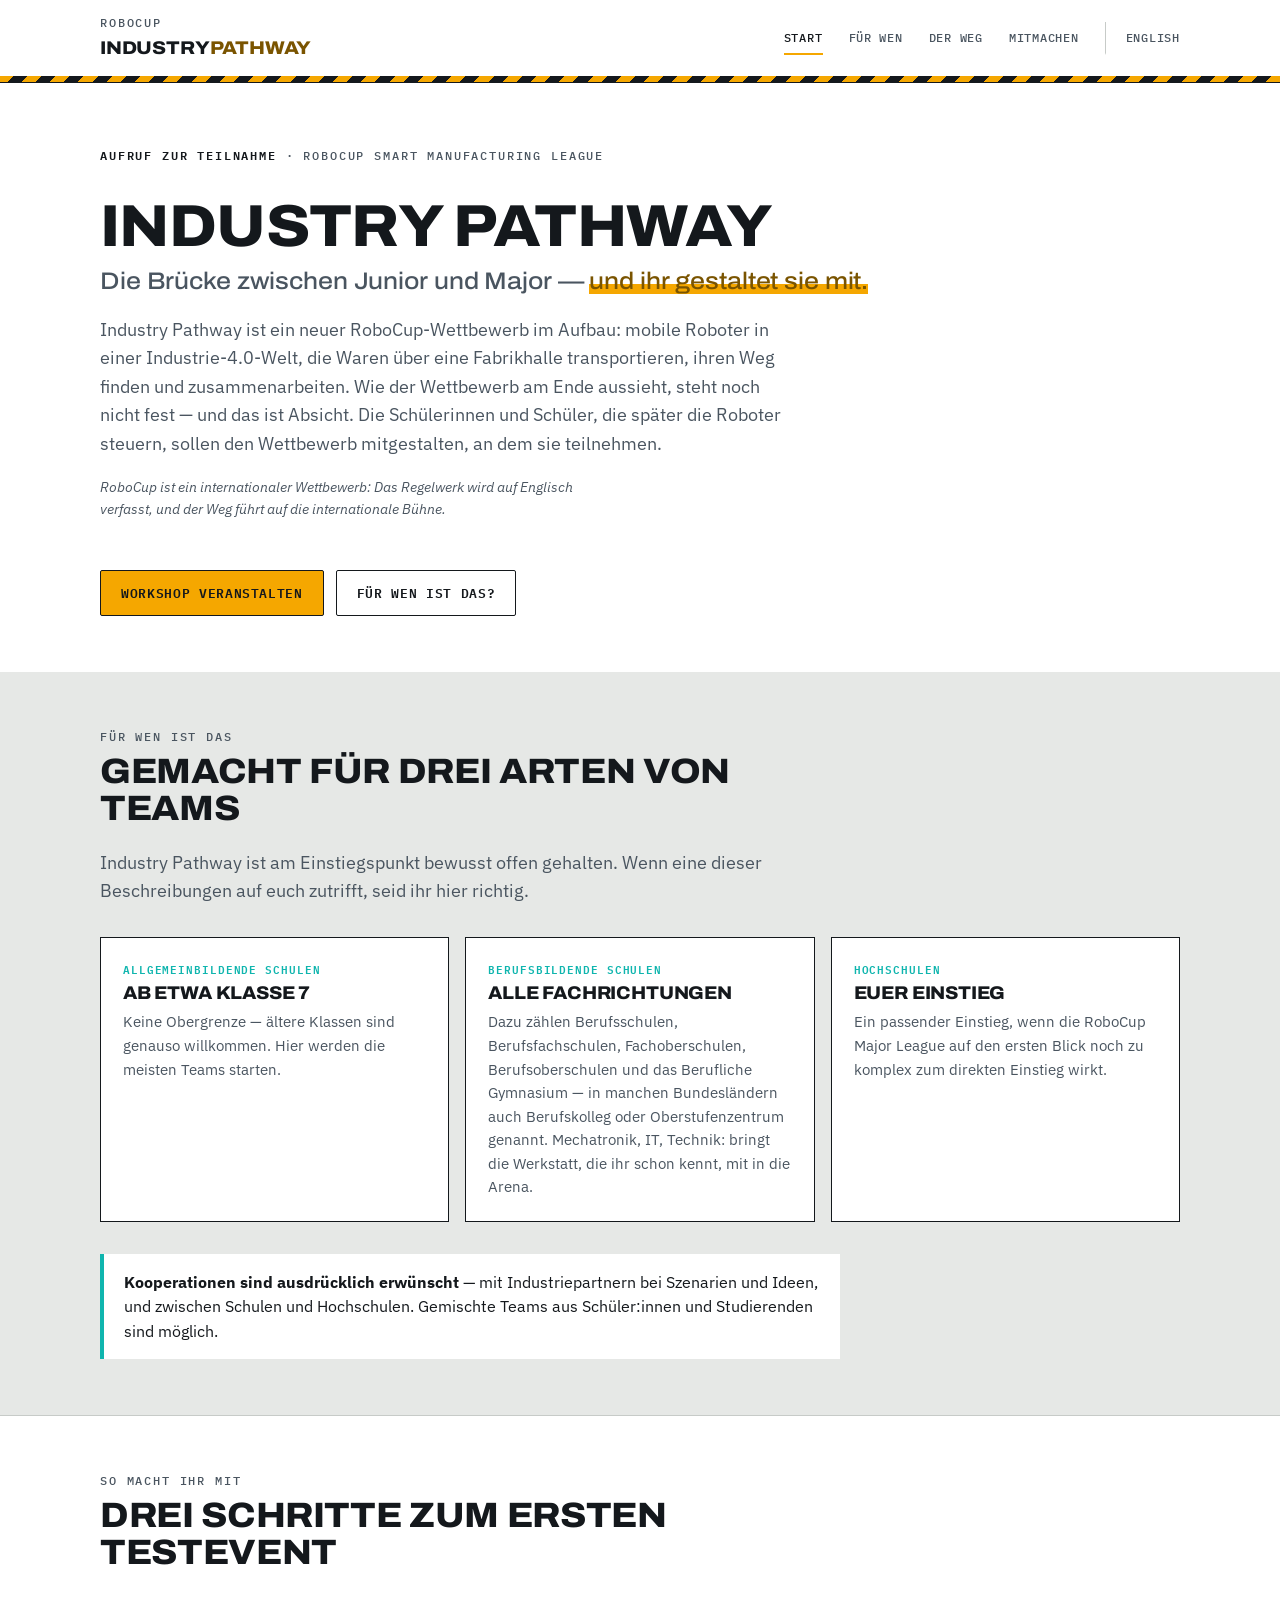
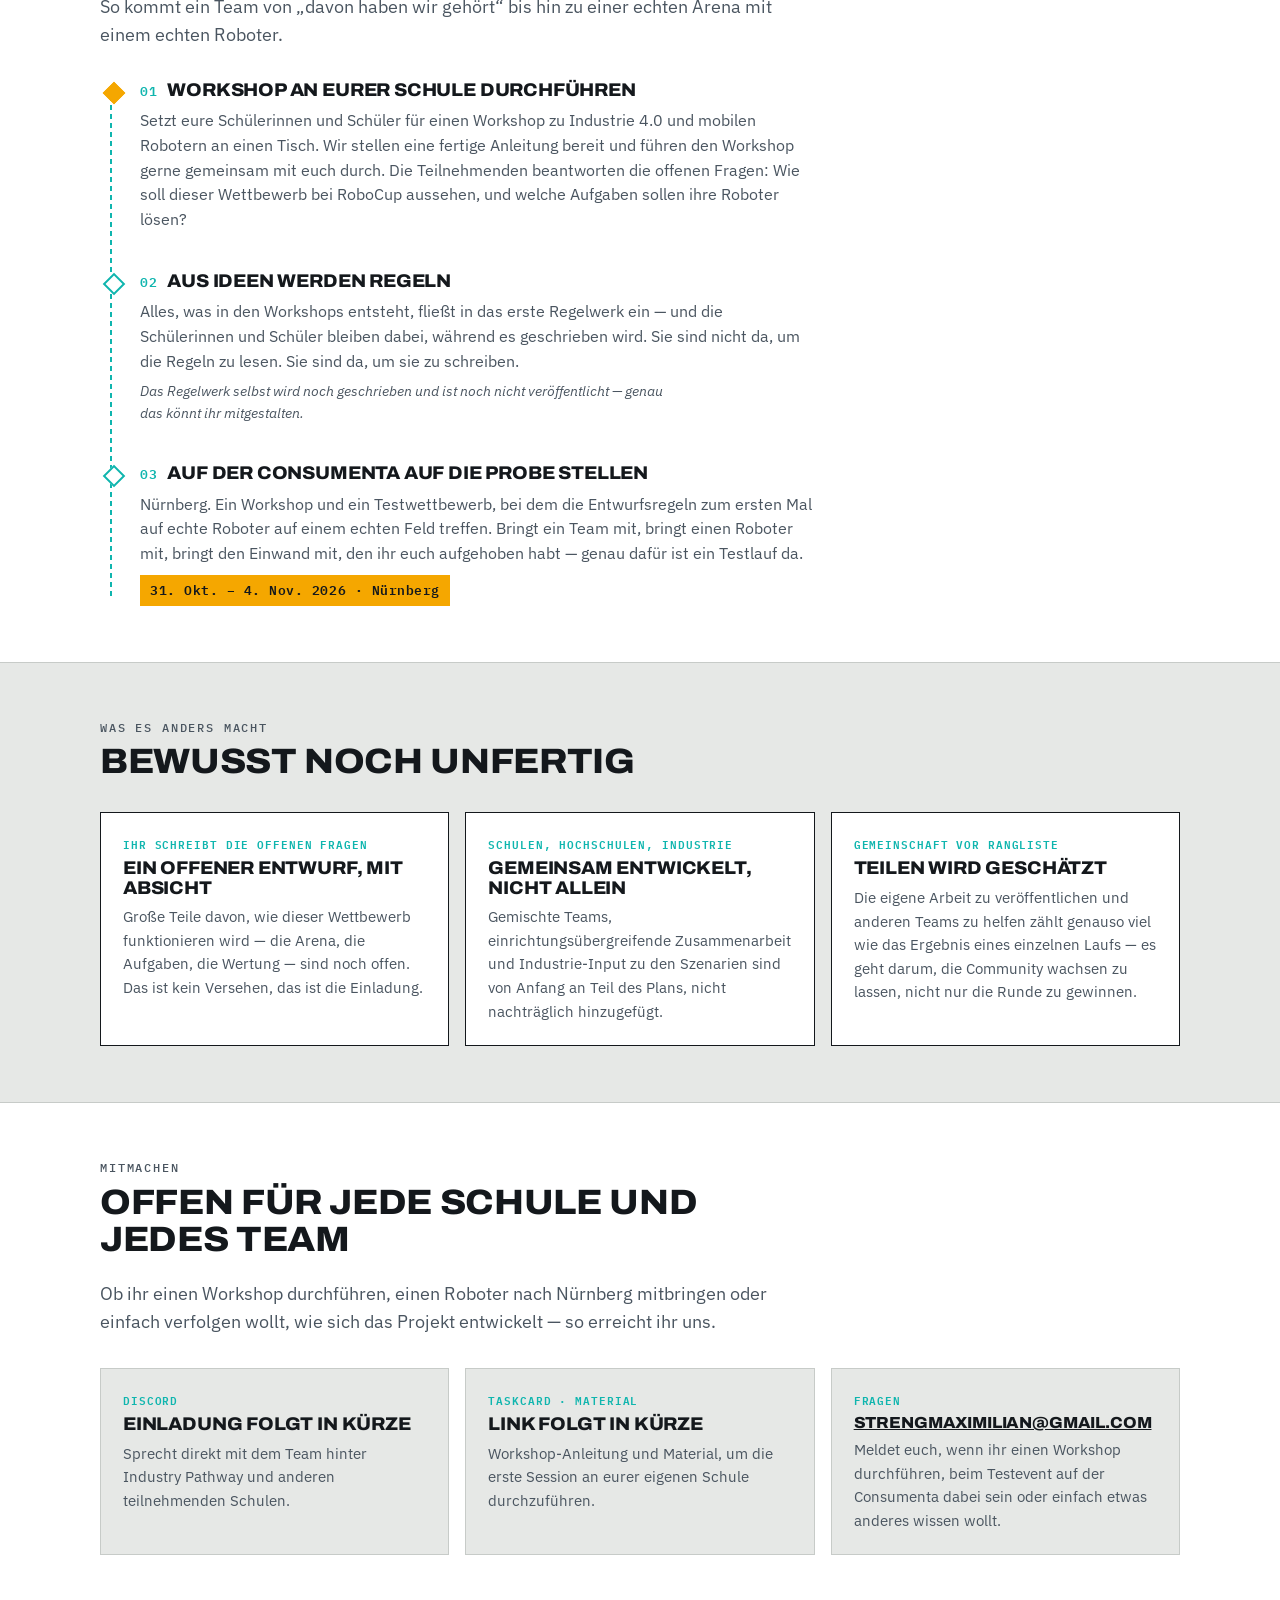
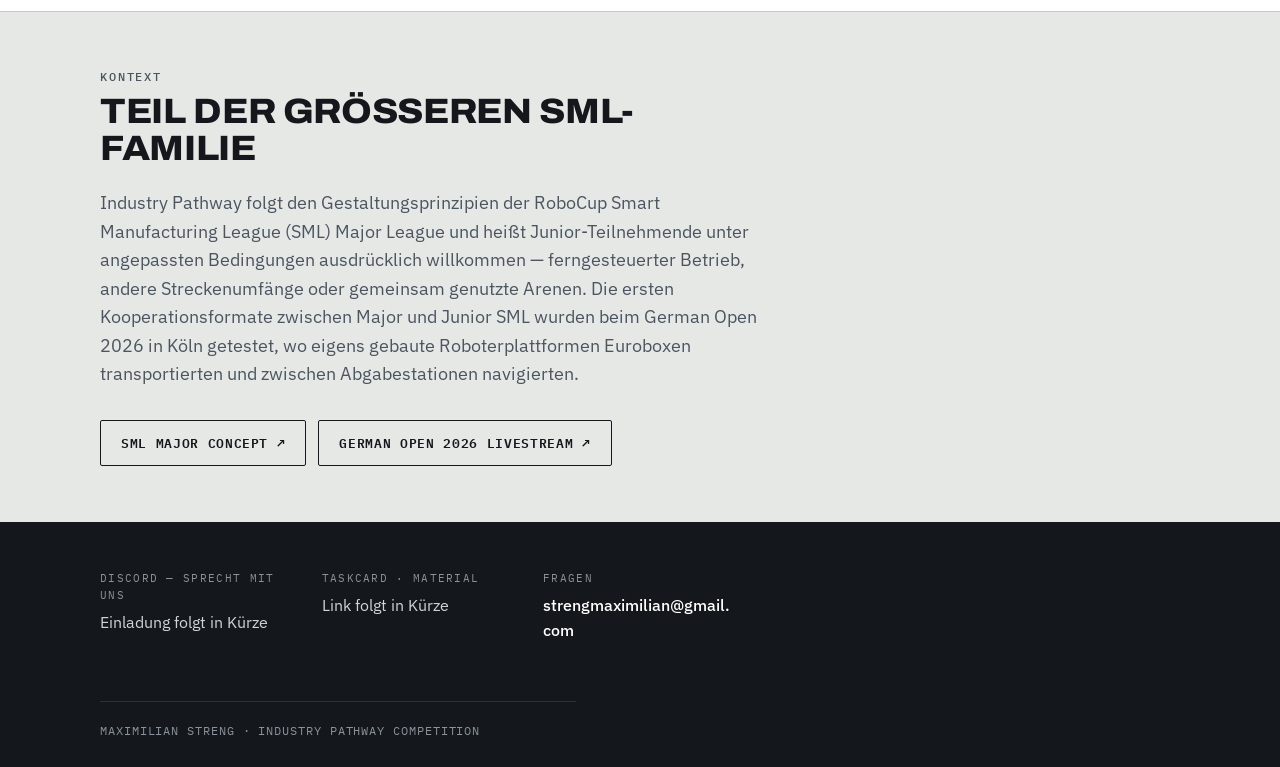
==== index.de.html @ 39ac621d "German Version" ====
<!doctype html>
<html lang="de">
<head>
<meta charset="utf-8">
<meta name="viewport" content="width=device-width, initial-scale=1">
<title>Industry Pathway Competition — RoboCup</title>
<meta name="description" content="Industry Pathway ist ein neuer RoboCup-Wettbewerb, der RoboCupJunior und die Smart Manufacturing League verbindet. Veranstaltet einen Workshop, helft mit, das erste Regelwerk mitzugestalten, und bringt ein Team zum ersten Testevent.">
<link rel="icon" href="data:,">
<link rel="preconnect" href="https://fonts.googleapis.com">
<link rel="preconnect" href="https://fonts.gstatic.com" crossorigin>
<link href="https://fonts.googleapis.com/css2?family=Archivo:ital,wdth,wght@0,75..125,400..900&family=IBM+Plex+Mono:wght@400;500;600&family=IBM+Plex+Sans:wght@400;500;600&display=swap" rel="stylesheet">
<link rel="stylesheet" href="assets/css/style.css">
</head>
<body>

<header class="site-header">
  <div class="nav-row">
    <a class="brand" href="index.de.html">
      <span class="eyebrow">RoboCup</span>
      <span class="mark">Industry<em>Pathway</em></span>
    </a>
    <input type="checkbox" id="nav-toggle" class="nav-toggle">
    <label for="nav-toggle" class="nav-toggle-label" aria-label="Menü umschalten">
      <span></span><span></span><span></span>
    </label>
    <nav class="primary">
      <a href="index.de.html" class="is-active">Start</a>
      <a href="index.de.html#audience">Für wen</a>
      <a href="index.de.html#pathway">Der Weg</a>
      <a href="index.de.html#involved">Mitmachen</a>
      <a href="index.html" class="lang-link">English</a>
    </nav>
  </div>
  <div class="hazard-rule"></div>
</header>

<section class="hero">
  <div class="wrap">
    <span class="eyebrow"><b>Aufruf zur Teilnahme</b> · RoboCup Smart Manufacturing League</span>
    <h1>Industry Pathway<span class="thin">Die Brücke zwischen Junior und Major — <em class="accent">und ihr gestaltet sie mit.</em></span></h1>
    <p class="lede">Industry Pathway ist ein neuer RoboCup-Wettbewerb im Aufbau: mobile Roboter in einer Industrie-4.0-Welt, die Waren über eine Fabrikhalle transportieren, ihren Weg finden und zusammenarbeiten. Wie der Wettbewerb am Ende aussieht, steht noch nicht fest — und das ist Absicht. Die Schülerinnen und Schüler, die später die Roboter steuern, sollen den Wettbewerb mitgestalten, an dem sie teilnehmen.</p>
    <p class="note" style="max-width:60ch">RoboCup ist ein internationaler Wettbewerb: Das Regelwerk wird auf Englisch verfasst, und der Weg führt auf die internationale Bühne.</p>
    <div class="btn-row">
      <a class="btn btn-primary" href="#involved">Workshop veranstalten</a>
      <a class="btn btn-ghost" href="#audience">Für wen ist das?</a>
    </div>
  </div>
</section>

<section class="section" id="audience">
  <div class="wrap">
    <div class="section-head">
      <span class="eyebrow">Für wen ist das</span>
      <h2>Gemacht für drei Arten von Teams</h2>
      <p class="lede">Industry Pathway ist am Einstiegspunkt bewusst offen gehalten. Wenn eine dieser Beschreibungen auf euch zutrifft, seid ihr hier richtig.</p>
    </div>
    <div class="card-grid">
      <div class="card">
        <span class="tag">Allgemeinbildende Schulen</span>
        <h3>Ab etwa Klasse 7</h3>
        <p>Keine Obergrenze — ältere Klassen sind genauso willkommen. Hier werden die meisten Teams starten.</p>
      </div>
      <div class="card">
        <span class="tag">Berufsbildende Schulen</span>
        <h3>Alle Fachrichtungen</h3>
        <p>Dazu zählen Berufsschulen, Berufsfachschulen, Fachoberschulen, Berufsoberschulen und das Berufliche Gymnasium — in manchen Bundesländern auch Berufskolleg oder Oberstufenzentrum genannt. Mechatronik, IT, Technik: bringt die Werkstatt, die ihr schon kennt, mit in die Arena.</p>
      </div>
      <div class="card">
        <span class="tag">Hochschulen</span>
        <h3>Euer Einstieg</h3>
        <p>Ein passender Einstieg, wenn die RoboCup Major League auf den ersten Blick noch zu komplex zum direkten Einstieg wirkt.</p>
      </div>
    </div>
    <div class="callout-quote">
      <p><strong>Kooperationen sind ausdrücklich erwünscht</strong> — mit Industriepartnern bei Szenarien und Ideen, und zwischen Schulen und Hochschulen. Gemischte Teams aus Schüler:innen und Studierenden sind möglich.</p>
    </div>
  </div>
</section>

<section class="section section-alt" id="pathway">
  <div class="wrap">
    <div class="section-head">
      <span class="eyebrow">So macht ihr mit</span>
      <h2>Drei Schritte zum ersten Testevent</h2>
      <p class="lede">So kommt ein Team von „davon haben wir gehört“ bis hin zu einer echten Arena mit einem echten Roboter.</p>
    </div>
    <div class="pathway">
      <div class="station here">
        <h3><span class="step">01</span>Workshop an eurer Schule durchführen</h3>
        <p>Setzt eure Schülerinnen und Schüler für einen Workshop zu Industrie 4.0 und mobilen Robotern an einen Tisch. Wir stellen eine fertige Anleitung bereit und führen den Workshop gerne gemeinsam mit euch durch. Die Teilnehmenden beantworten die offenen Fragen: Wie soll dieser Wettbewerb bei RoboCup aussehen, und welche Aufgaben sollen ihre Roboter lösen?</p>
      </div>
      <div class="station">
        <h3><span class="step">02</span>Aus Ideen werden Regeln</h3>
        <p>Alles, was in den Workshops entsteht, fließt in das erste Regelwerk ein — und die Schülerinnen und Schüler bleiben dabei, während es geschrieben wird. Sie sind nicht da, um die Regeln zu lesen. Sie sind da, um sie zu schreiben.</p>
        <p class="note">Das Regelwerk selbst wird noch geschrieben und ist noch nicht veröffentlicht — genau das könnt ihr mitgestalten.</p>
      </div>
      <div class="station">
        <h3><span class="step">03</span>Auf der Consumenta auf die Probe stellen</h3>
        <p>Nürnberg. Ein Workshop und ein Testwettbewerb, bei dem die Entwurfsregeln zum ersten Mal auf echte Roboter auf einem echten Feld treffen. Bringt ein Team mit, bringt einen Roboter mit, bringt den Einwand mit, den ihr euch aufgehoben habt — genau dafür ist ein Testlauf da.</p>
        <span class="when">31. Okt. – 4. Nov. 2026 · Nürnberg</span>
      </div>
    </div>
  </div>
</section>

<section class="section" id="why">
  <div class="wrap">
    <div class="section-head">
      <span class="eyebrow">Was es anders macht</span>
      <h2>Bewusst noch unfertig</h2>
    </div>
    <div class="card-grid">
      <div class="card">
        <span class="tag">Ihr schreibt die offenen Fragen</span>
        <h3>Ein offener Entwurf, mit Absicht</h3>
        <p>Große Teile davon, wie dieser Wettbewerb funktionieren wird — die Arena, die Aufgaben, die Wertung — sind noch offen. Das ist kein Versehen, das ist die Einladung.</p>
      </div>
      <div class="card">
        <span class="tag">Schulen, Hochschulen, Industrie</span>
        <h3>Gemeinsam entwickelt, nicht allein</h3>
        <p>Gemischte Teams, einrichtungsübergreifende Zusammenarbeit und Industrie-Input zu den Szenarien sind von Anfang an Teil des Plans, nicht nachträglich hinzugefügt.</p>
      </div>
      <div class="card">
        <span class="tag">Gemeinschaft vor Rangliste</span>
        <h3>Teilen wird geschätzt</h3>
        <p>Die eigene Arbeit zu veröffentlichen und anderen Teams zu helfen zählt genauso viel wie das Ergebnis eines einzelnen Laufs — es geht darum, die Community wachsen zu lassen, nicht nur die Runde zu gewinnen.</p>
      </div>
    </div>
  </div>
</section>

<section class="section section-alt" id="involved">
  <div class="wrap">
    <div class="section-head">
      <span class="eyebrow">Mitmachen</span>
      <h2>Offen für jede Schule und jedes Team</h2>
      <p class="lede">Ob ihr einen Workshop durchführen, einen Roboter nach Nürnberg mitbringen oder einfach verfolgen wollt, wie sich das Projekt entwickelt — so erreicht ihr uns.</p>
    </div>
    <div class="card-grid">
      <div class="card on-concrete">
        <span class="tag">Discord</span>
        <h3>Einladung folgt in Kürze</h3>
        <p>Sprecht direkt mit dem Team hinter Industry Pathway und anderen teilnehmenden Schulen.</p>
      </div>
      <div class="card on-concrete">
        <span class="tag">Taskcard · Material</span>
        <h3>Link folgt in Kürze</h3>
        <p>Workshop-Anleitung und Material, um die erste Session an eurer eigenen Schule durchzuführen.</p>
      </div>
      <div class="card on-concrete">
        <span class="tag">Fragen</span>
        <h3 class="email-line"><a href="mailto:strengmaximilian@gmail.com">strengmaximilian@gmail.com</a></h3>
        <p>Meldet euch, wenn ihr einen Workshop durchführen, beim Testevent auf der Consumenta dabei sein oder einfach etwas anderes wissen wollt.</p>
      </div>
    </div>
  </div>
</section>

<section class="section">
  <div class="wrap">
    <div class="section-head">
      <span class="eyebrow">Kontext</span>
      <h2>Teil der größeren SML-Familie</h2>
      <p class="lede">Industry Pathway folgt den Gestaltungsprinzipien der RoboCup Smart Manufacturing League (SML) Major League und heißt Junior-Teilnehmende unter angepassten Bedingungen ausdrücklich willkommen — ferngesteuerter Betrieb, andere Streckenumfänge oder gemeinsam genutzte Arenen. Die ersten Kooperationsformate zwischen Major und Junior SML wurden beim German Open 2026 in Köln getestet, wo eigens gebaute Roboterplattformen Euroboxen transportierten und zwischen Abgabestationen navigierten.</p>
    </div>
    <div class="btn-row">
      <a class="btn btn-ghost" href="https://github.com/robocup-at-work/sml-embodied-autonomous-intelligence/tree/main" target="_blank" rel="noopener">SML Major Concept ↗</a>
      <a class="btn btn-ghost" href="https://www.youtube.com/live/LqsHzzSVwH0?si=-iHAKcdHDy6YTJZ_&amp;t=19500" target="_blank" rel="noopener">German Open 2026 Livestream ↗</a>
    </div>
  </div>
</section>

<footer class="site-footer">
  <div class="wrap">
    <dl>
      <dt>Discord — sprecht mit uns</dt>
      <dd><span>Einladung folgt in Kürze</span></dd>
    </dl>
    <dl>
      <dt>Taskcard · Material</dt>
      <dd><span>Link folgt in Kürze</span></dd>
    </dl>
    <dl>
      <dt>Fragen</dt>
      <dd><a href="mailto:strengmaximilian@gmail.com">strengmaximilian@gmail.com</a></dd>
    </dl>
    <p class="sign">Maximilian Streng · Industry Pathway Competition</p>
  </div>
</footer>

</body>
</html>
---- assets/css/style.css ----
/* ==========================================================================
   Industry Pathway Competition — shared site styles
   Visual language carried over from the "Call for Participation" one-pager:
   hazard-stripe accents, Archivo/IBM Plex type, amber + teal on concrete.
   ========================================================================== */

:root {
  --ink: #14181c;
  --ink-soft: #4a5560;
  --concrete: #e6e8e6;
  --panel: #ffffff;
  --amber: #f5a700;
  --amber-ink: #7a5400;
  --guide: #0fb5ae;
  --rule: #c7cbc8;

  --tbd-head: #b45f06;
  --tbd-bg: #fff6ea;
  --tbd-border: #e3a34d;

  --important-head: #b3261e;
  --important-bg: #fdecec;
  --important-border: #e58a85;

  --max: 1120px;
  --radius: 2px;
}

* {
  box-sizing: border-box;
  margin: 0;
  padding: 0;
}

html {
  scroll-behavior: smooth;
}

body {
  background: var(--concrete);
  color: var(--ink);
  font-family: "IBM Plex Sans", -apple-system, "Segoe UI", sans-serif;
  font-size: 16px;
  line-height: 1.55;
  -webkit-font-smoothing: antialiased;
}

img {
  max-width: 100%;
  display: block;
}

a {
  color: inherit;
}

.wrap {
  max-width: var(--max);
  margin: 0 auto;
  padding: 0 20px;
}

.eyebrow {
  font-family: "IBM Plex Mono", monospace;
  font-size: 0.72rem;
  font-weight: 500;
  letter-spacing: 0.16em;
  text-transform: uppercase;
  color: var(--ink-soft);
}

.eyebrow b,
.eyebrow strong {
  color: var(--ink);
  font-weight: 600;
}

h1,
h2,
h3,
h4 {
  font-family: "Archivo", Impact, sans-serif;
  font-variation-settings: "wdth" 108;
  font-weight: 800;
  letter-spacing: -0.01em;
  line-height: 1.05;
  text-transform: uppercase;
  color: var(--ink);
}

h1 {
  font-size: clamp(2.4rem, 5vw, 3.7rem);
}

h2 {
  font-size: clamp(1.6rem, 3vw, 2.2rem);
  margin-bottom: 0.6em;
}

h3 {
  font-size: 1.15rem;
  font-variation-settings: "wdth" 105;
  margin-bottom: 0.4em;
}

h4 {
  font-size: 0.95rem;
  text-transform: none;
  font-weight: 700;
  letter-spacing: 0;
  margin-bottom: 0.3em;
}

p {
  max-width: 68ch;
}

.lede {
  font-size: 1.15rem;
  color: var(--ink-soft);
  max-width: 62ch;
}

em.accent {
  font-style: normal;
  color: var(--amber-ink);
  background: linear-gradient(transparent 62%, var(--amber) 62%);
}

/* ---------- hazard stripe rule ---------- */
.hazard-rule {
  height: 6px;
  background-image: repeating-linear-gradient(
    -45deg,
    var(--amber) 0 10px,
    var(--ink) 10px 20px
  );
}

/* ---------- header / nav ---------- */
.site-header {
  position: sticky;
  top: 0;
  z-index: 50;
  background: var(--panel);
  border-bottom: 1.5px solid var(--ink);
}

.nav-row {
  display: flex;
  align-items: center;
  justify-content: space-between;
  padding: 14px 20px;
  max-width: var(--max);
  margin: 0 auto;
}

.brand {
  display: flex;
  flex-direction: column;
  gap: 2px;
  text-decoration: none;
}

.brand .mark {
  font-family: "Archivo", sans-serif;
  font-variation-settings: "wdth" 110;
  font-weight: 800;
  font-size: 1.15rem;
  text-transform: uppercase;
  letter-spacing: -0.01em;
}

.brand .mark em {
  font-style: normal;
  color: var(--amber-ink);
}

nav.primary {
  display: flex;
  align-items: center;
  gap: 26px;
}

nav.primary a {
  font-family: "IBM Plex Mono", monospace;
  font-size: 0.78rem;
  font-weight: 500;
  letter-spacing: 0.06em;
  text-transform: uppercase;
  text-decoration: none;
  color: var(--ink-soft);
  padding: 6px 0;
  border-bottom: 2px solid transparent;
  transition: color 0.15s, border-color 0.15s;
}

nav.primary a:hover,
nav.primary a.is-active {
  color: var(--ink);
  border-color: var(--amber);
}

nav.primary a.lang-link {
  padding-left: 20px;
  border-left: 1.5px solid var(--rule);
}

.nav-toggle {
  display: none;
}

.nav-toggle-label {
  display: none;
  cursor: pointer;
  flex-direction: column;
  gap: 4px;
  padding: 6px;
}

.nav-toggle-label span {
  width: 22px;
  height: 2px;
  background: var(--ink);
  display: block;
}

/* ---------- buttons ---------- */
.btn {
  display: inline-flex;
  align-items: center;
  gap: 8px;
  font-family: "IBM Plex Mono", monospace;
  font-size: 0.82rem;
  font-weight: 600;
  letter-spacing: 0.05em;
  text-transform: uppercase;
  text-decoration: none;
  padding: 12px 20px;
  border: 1.5px solid var(--ink);
  border-radius: var(--radius);
  transition: transform 0.12s ease, background 0.15s ease;
}

.btn:hover {
  transform: translateY(-1px);
}

.btn-primary {
  background: var(--amber);
  color: var(--ink);
}

.btn-primary:hover {
  background: #ffb827;
}

.btn-ghost {
  background: transparent;
  color: var(--ink);
}

.btn-ghost:hover {
  background: var(--ink);
  color: var(--panel);
}

.btn-row {
  display: flex;
  flex-wrap: wrap;
  gap: 12px;
  margin-top: 1.8em;
}

/* ---------- hero ---------- */
.hero {
  background: var(--panel);
  padding: 64px 0 56px;
}

.hero .wrap {
  display: grid;
  gap: 20px;
}

.hero h1 {
  margin-top: 10px;
}

.hero h1 .thin {
  display: block;
  font-variation-settings: "wdth" 110;
  font-weight: 500;
  color: var(--ink-soft);
  text-transform: none;
  font-size: clamp(1.1rem, 2.3vw, 1.5rem);
  margin-top: 0.5em;
  letter-spacing: -0.005em;
}

/* ---------- sections ---------- */
.section {
  padding: 56px 0;
}

.section-alt {
  background: var(--panel);
  border-top: 1.5px solid var(--rule);
  border-bottom: 1.5px solid var(--rule);
}

.section-head {
  max-width: 68ch;
  margin-bottom: 2em;
}

.section-head .eyebrow {
  margin-bottom: 0.6em;
  display: block;
}

/* ---------- cards ---------- */
.card-grid {
  display: grid;
  grid-template-columns: repeat(auto-fit, minmax(230px, 1fr));
  gap: 16px;
}

.card {
  background: var(--panel);
  border: 1.5px solid var(--ink);
  padding: 22px;
  position: relative;
}

.card .tag {
  font-family: "IBM Plex Mono", monospace;
  font-size: 0.7rem;
  letter-spacing: 0.08em;
  text-transform: uppercase;
  color: var(--guide);
  font-weight: 600;
  display: block;
  margin-bottom: 0.6em;
}

.card p {
  color: var(--ink-soft);
  font-size: 0.95rem;
}

.card.on-concrete {
  background: var(--concrete);
  border-color: var(--rule);
}

.email-line {
  overflow-wrap: anywhere;
  font-size: 1rem;
}

/* ---------- quote-style callout (e.g. cooperation note) ---------- */
.callout-quote {
  border-left: 4px solid var(--guide);
  background: var(--panel);
  padding: 16px 20px;
  margin-top: 2em;
  max-width: 74ch;
}

.callout-quote p {
  color: var(--ink);
  font-size: 0.98rem;
  max-width: none;
}

/* ---------- pathway timeline ---------- */
.pathway {
  position: relative;
  padding-left: 40px;
}

.pathway::before {
  content: "";
  position: absolute;
  left: 10px;
  top: 6px;
  bottom: 6px;
  width: 2px;
  background-image: linear-gradient(var(--guide) 55%, transparent 0);
  background-size: 2px 9px;
  background-repeat: repeat-y;
}

.station {
  position: relative;
  padding-bottom: 40px;
}

.station:last-child {
  padding-bottom: 0;
}

.station::before {
  content: "";
  position: absolute;
  left: -34px;
  top: 4px;
  width: 12px;
  height: 12px;
  background: var(--panel);
  border: 2.5px solid var(--guide);
  transform: rotate(45deg);
}

.station.here::before {
  background: var(--amber);
  border-color: var(--amber);
}

.station .step {
  font-family: "IBM Plex Mono", monospace;
  font-size: 0.82rem;
  font-weight: 600;
  color: var(--guide);
  letter-spacing: 0.05em;
  margin-right: 10px;
}

.station p {
  margin-top: 0.5em;
  color: var(--ink-soft);
}

.when {
  display: inline-block;
  margin-top: 0.7em;
  background: var(--amber);
  color: var(--ink);
  font-family: "IBM Plex Mono", monospace;
  font-size: 0.82rem;
  font-weight: 600;
  letter-spacing: 0.04em;
  padding: 5px 10px;
}

/* ---------- tables ---------- */
.table-wrap {
  overflow-x: auto;
  border: 1.5px solid var(--ink);
  background: var(--panel);
}

table {
  border-collapse: collapse;
  width: 100%;
  min-width: 460px;
  font-size: 0.92rem;
}

caption {
  caption-side: top;
  text-align: left;
  font-family: "IBM Plex Mono", monospace;
  font-size: 0.72rem;
  letter-spacing: 0.1em;
  text-transform: uppercase;
  color: var(--ink-soft);
  padding: 10px 14px 0;
}

th,
td {
  text-align: left;
  padding: 10px 14px;
  border-bottom: 1px solid var(--rule);
  vertical-align: top;
}

thead th {
  font-family: "IBM Plex Mono", monospace;
  font-size: 0.72rem;
  letter-spacing: 0.08em;
  text-transform: uppercase;
  color: var(--ink-soft);
  border-bottom: 1.5px solid var(--ink);
}

tbody tr:last-child td {
  border-bottom: none;
}

td.num,
th.num {
  text-align: right;
  font-family: "IBM Plex Mono", monospace;
  white-space: nowrap;
}

/* ---------- callouts ---------- */
.callout {
  border: 1.5px solid var(--tbd-border);
  background: var(--tbd-bg);
  margin: 1.4em 0;
}

.callout .callout-head {
  background: var(--tbd-head);
  color: #fff;
  font-family: "IBM Plex Mono", monospace;
  font-size: 0.72rem;
  letter-spacing: 0.1em;
  text-transform: uppercase;
  padding: 6px 14px;
}

.callout .callout-body {
  padding: 12px 14px;
  font-size: 0.94rem;
  color: var(--ink);
}

.callout.important {
  border-color: var(--important-border);
  background: var(--important-bg);
}

.callout.important .callout-head {
  background: var(--important-head);
}

/* ---------- glossary ---------- */
.glossary dt {
  font-weight: 700;
  margin-top: 1.1em;
  color: var(--ink);
}

.glossary dd {
  color: var(--ink-soft);
  max-width: 68ch;
}

/* ---------- rulebook layout ---------- */
.rulebook-shell {
  display: grid;
  grid-template-columns: 220px 1fr;
  gap: 36px;
  align-items: start;
}

.toc {
  position: sticky;
  top: 88px;
  border-left: 2px solid var(--rule);
  padding-left: 16px;
}

.toc .eyebrow {
  margin-bottom: 0.8em;
}

.toc ol {
  list-style: none;
  display: flex;
  flex-direction: column;
  gap: 6px;
}

.toc a {
  text-decoration: none;
  font-size: 0.86rem;
  color: var(--ink-soft);
  display: block;
}

.toc a:hover {
  color: var(--ink);
}

.rulebook-content section {
  padding-top: 46px;
  margin-top: -46px;
  border-bottom: 1.5px solid var(--rule);
  padding-bottom: 40px;
  margin-bottom: 8px;
}

.rulebook-content section:last-child {
  border-bottom: none;
}

.rulebook-content h2 {
  font-family: "IBM Plex Mono", monospace;
  font-size: 0.85rem;
  letter-spacing: 0.06em;
  color: var(--ink-soft);
  text-transform: uppercase;
  font-weight: 600;
  margin-bottom: 0.4em;
}

.rulebook-content h1.title {
  font-size: clamp(1.8rem, 4vw, 2.6rem);
}

.rulebook-content ul,
.rulebook-content ol.plain {
  margin: 0.8em 0 0.8em 1.3em;
  color: var(--ink-soft);
}

.rulebook-content li {
  margin-bottom: 0.4em;
}

.rulebook-content p {
  color: var(--ink-soft);
  margin-bottom: 0.9em;
}

.version-tag {
  display: inline-block;
  font-family: "IBM Plex Mono", monospace;
  font-size: 0.78rem;
  color: var(--ink-soft);
  border: 1px solid var(--rule);
  padding: 4px 10px;
  margin-top: 0.6em;
}

/* ---------- footer ---------- */
.site-footer {
  background: var(--ink);
  color: #cfd4d8;
  padding: 48px 0 28px;
}

.site-footer .wrap {
  display: grid;
  grid-template-columns: repeat(auto-fit, minmax(180px, 1fr));
  gap: 28px;
}

.site-footer dt {
  font-family: "IBM Plex Mono", monospace;
  font-size: 0.68rem;
  letter-spacing: 0.12em;
  text-transform: uppercase;
  color: #8a929a;
  margin-bottom: 6px;
}

.site-footer dd a {
  color: #fff;
  text-decoration: none;
  font-weight: 500;
  overflow-wrap: anywhere;
}

.site-footer dd a:hover {
  color: var(--amber);
}

.site-footer .sign {
  margin-top: 30px;
  padding-top: 20px;
  border-top: 1px solid #2a3138;
  font-family: "IBM Plex Mono", monospace;
  font-size: 0.72rem;
  letter-spacing: 0.08em;
  text-transform: uppercase;
  color: #8a929a;
  grid-column: 1 / -1;
}

/* ---------- misc ---------- */
.divider {
  height: 1.5px;
  background: var(--rule);
  margin: 2.4em 0;
}

.text-muted {
  color: var(--ink-soft);
}

.note {
  font-size: 0.88rem;
  color: var(--ink-soft);
  font-style: italic;
}

@media (max-width: 860px) {
  .rulebook-shell {
    grid-template-columns: 1fr;
  }

  .toc {
    position: static;
    border-left: none;
    border-top: 2px solid var(--rule);
    padding-left: 0;
    padding-top: 16px;
  }

  .toc ol {
    flex-direction: row;
    flex-wrap: wrap;
    gap: 4px 14px;
  }
}

@media (max-width: 720px) {
  nav.primary {
    position: absolute;
    top: 100%;
    left: 0;
    right: 0;
    background: var(--panel);
    border-bottom: 1.5px solid var(--ink);
    flex-direction: column;
    align-items: flex-start;
    gap: 0;
    padding: 8px 20px 16px;
    display: none;
  }

  nav.primary a {
    width: 100%;
    padding: 10px 0;
  }

  .nav-toggle:checked ~ nav.primary {
    display: flex;
  }

  nav.primary a.lang-link {
    padding-left: 0;
    border-left: none;
    border-top: 1.5px solid var(--rule);
    margin-top: 4px;
    padding-top: 14px;
  }

  .nav-toggle-label {
    display: flex;
  }

  .site-header {
    position: relative;
  }

  .hero {
    padding: 44px 0 40px;
  }
}
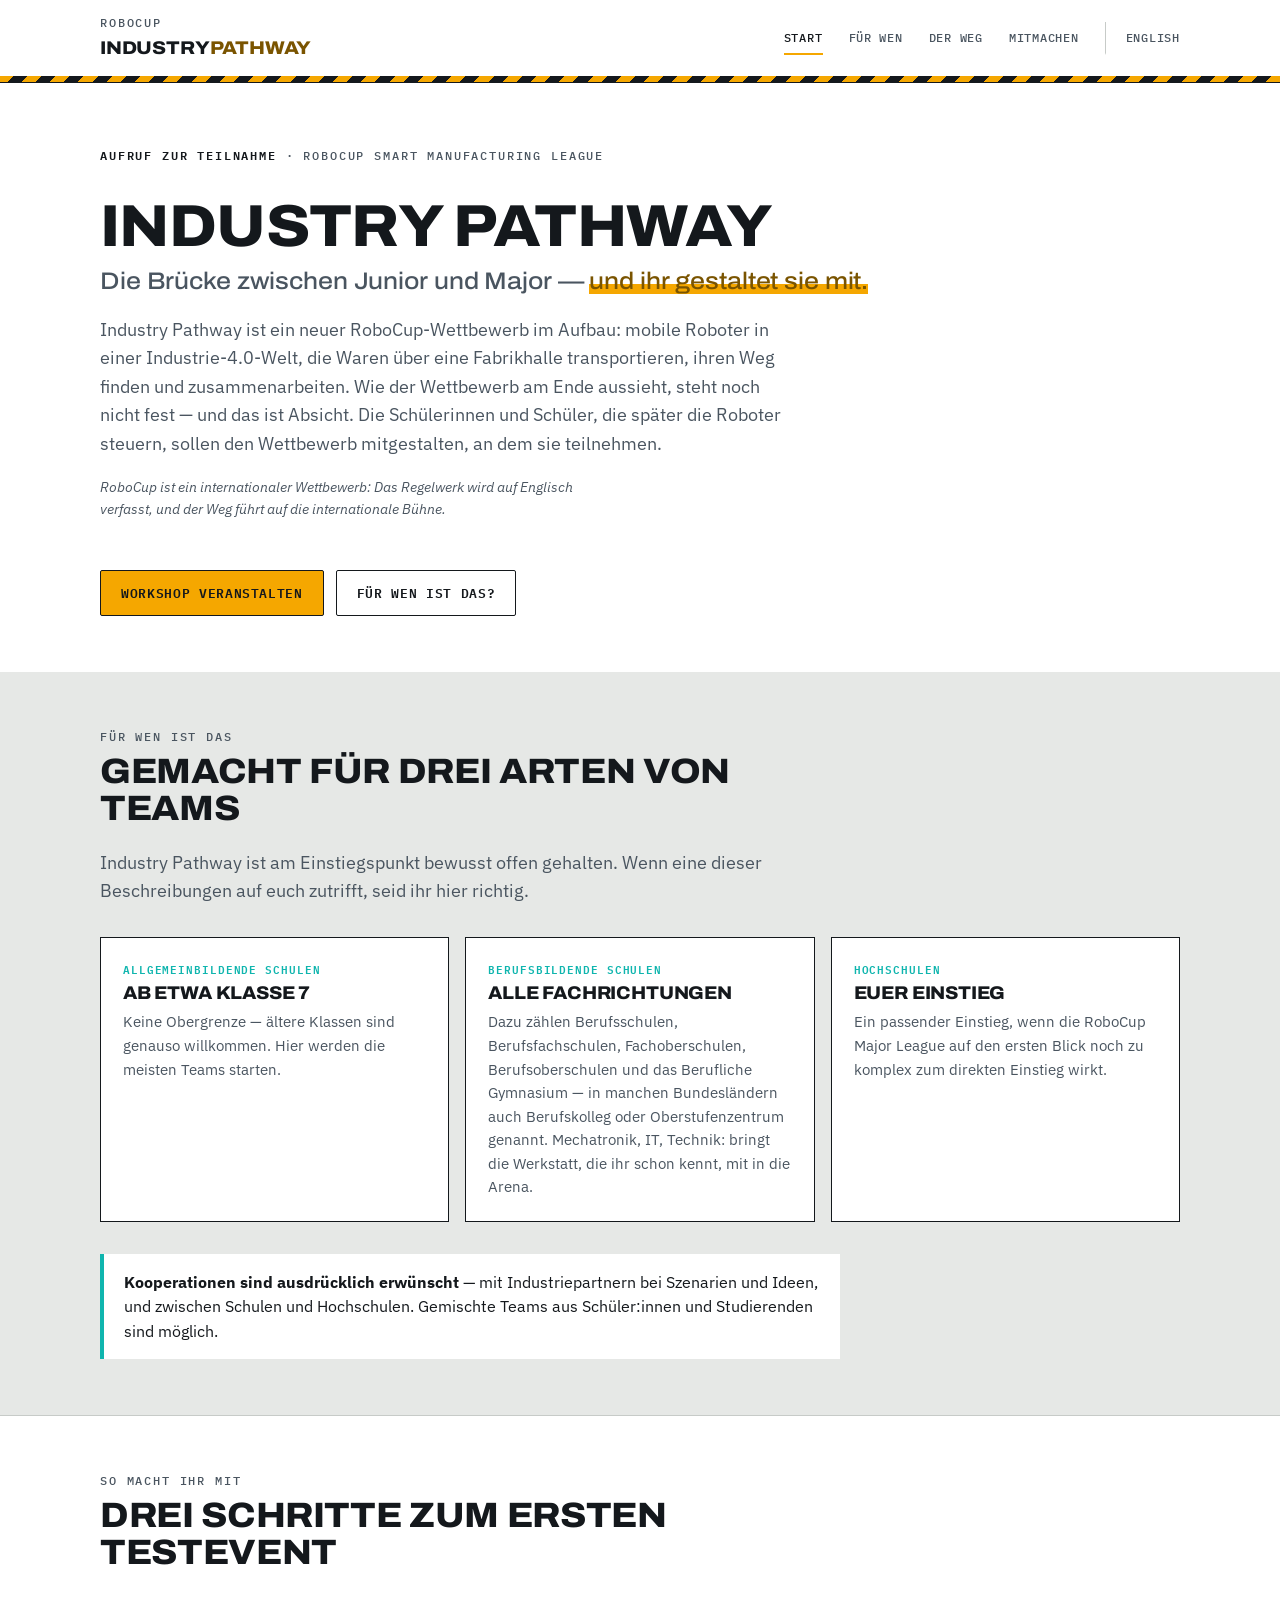
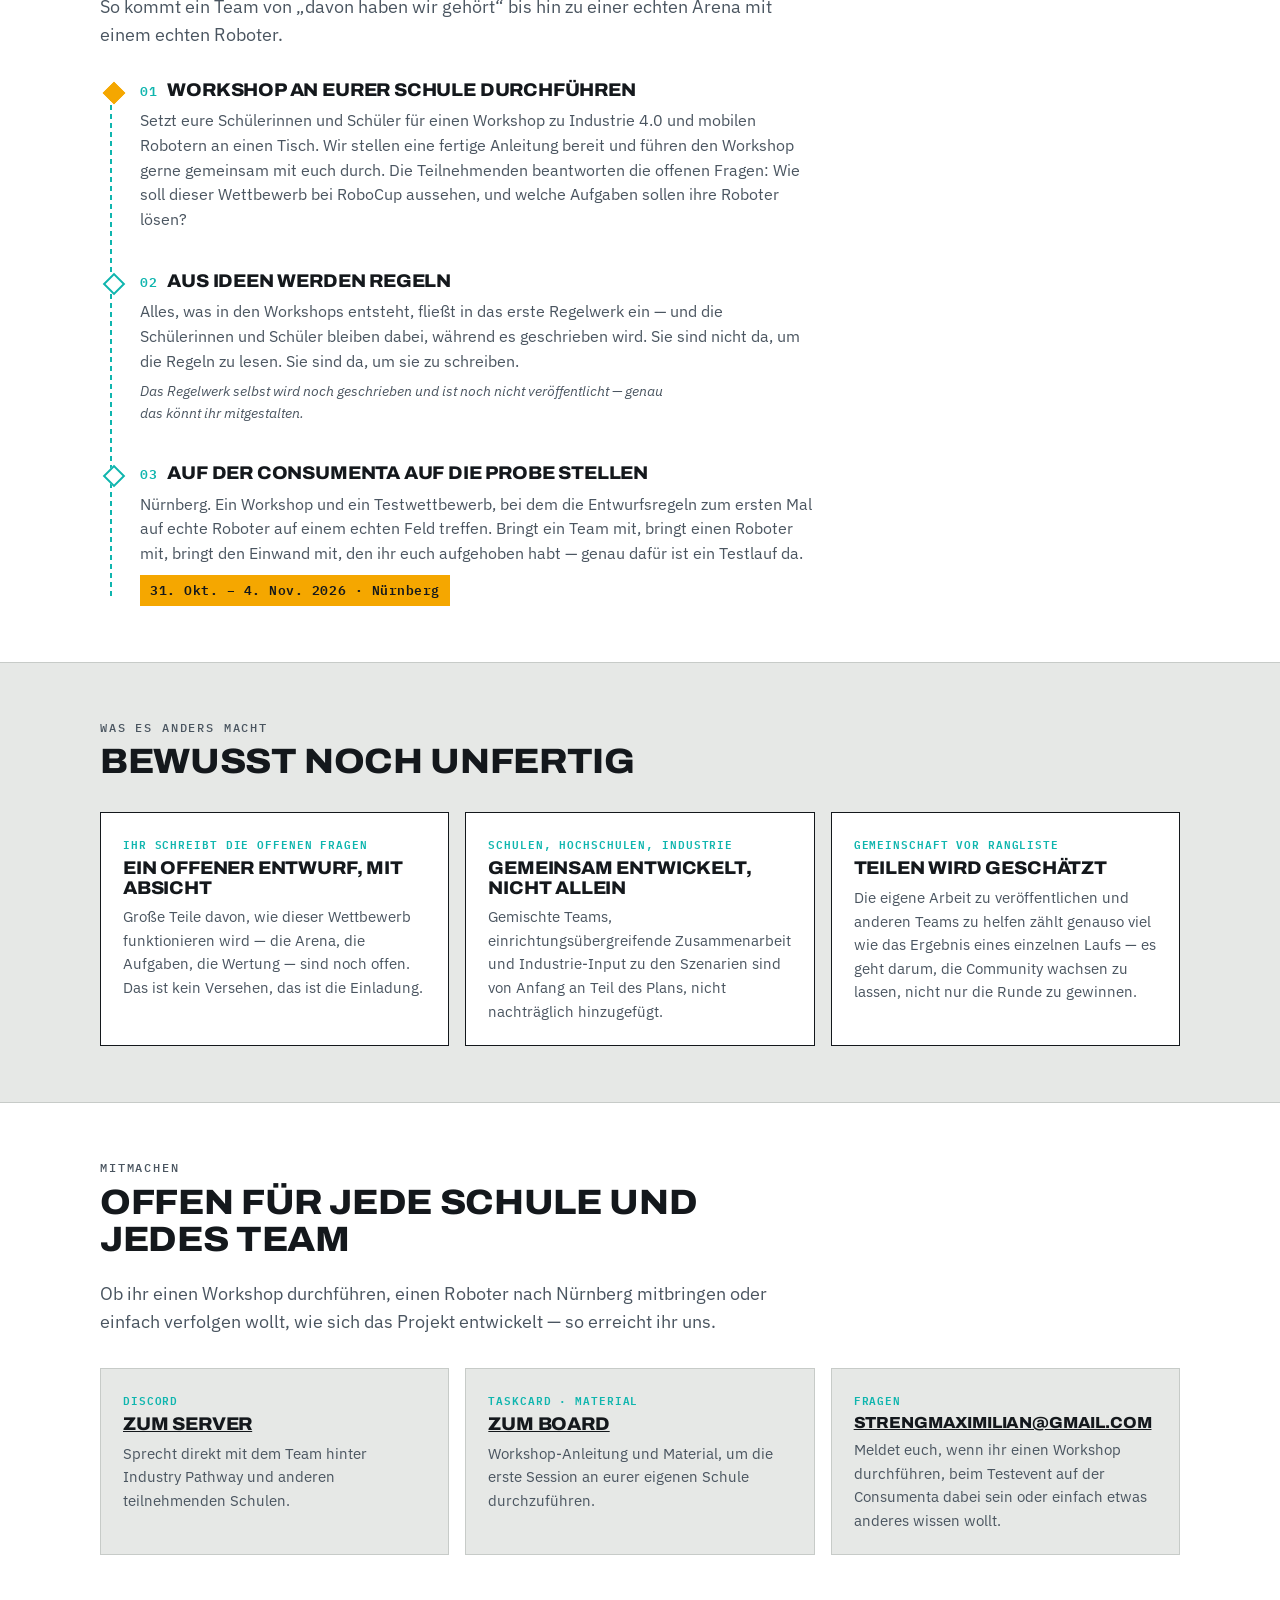
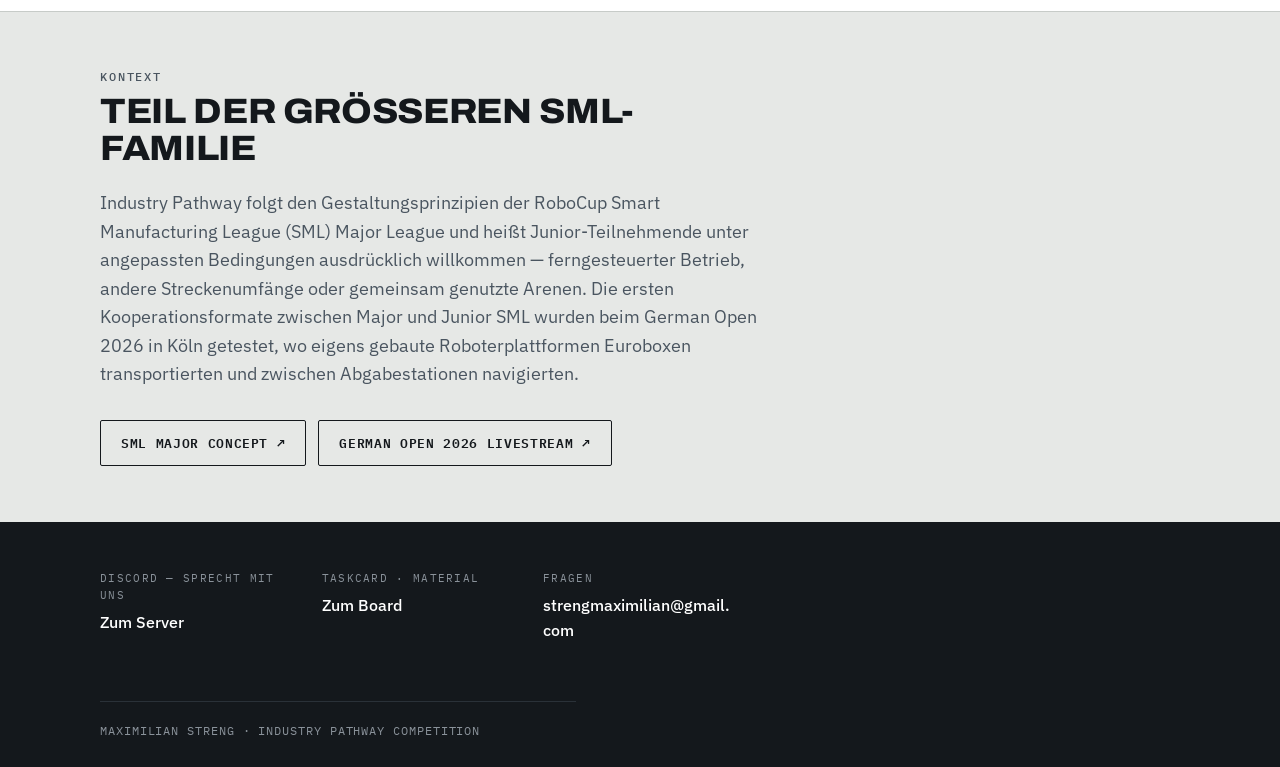
==== commit f4a59ccb: "Links hinzufgefügt" ====
--- a/index.de.html
+++ b/index.de.html
@@ -139,12 +139,12 @@
     <div class="card-grid">
       <div class="card on-concrete">
         <span class="tag">Discord</span>
-        <h3>Einladung folgt in Kürze</h3>
+        <h3><a href="https://discord.gg/fsDTm3ND52" target="_blank" rel="noopener">Zum Server</a></h3>
         <p>Sprecht direkt mit dem Team hinter Industry Pathway und anderen teilnehmenden Schulen.</p>
       </div>
       <div class="card on-concrete">
         <span class="tag">Taskcard · Material</span>
-        <h3>Link folgt in Kürze</h3>
+        <h3><a href="https://www.taskcards.de/#/board/fa239758-05b1-425f-b0e1-3bdc8e09e526?token=82c8c2d5-de43-4c68-829c-b3c7dedde306" target="_blank" rel="noopener">Zum Board</a></h3>
         <p>Workshop-Anleitung und Material, um die erste Session an eurer eigenen Schule durchzuführen.</p>
       </div>
       <div class="card on-concrete">
@@ -174,11 +174,11 @@
   <div class="wrap">
     <dl>
       <dt>Discord — sprecht mit uns</dt>
-      <dd><span>Einladung folgt in Kürze</span></dd>
+      <dd><a href="https://discord.gg/fsDTm3ND52" target="_blank" rel="noopener">Zum Server</a></dd>
     </dl>
     <dl>
       <dt>Taskcard · Material</dt>
-      <dd><span>Link folgt in Kürze</span></dd>
+      <dd><a href="https://www.taskcards.de/#/board/fa239758-05b1-425f-b0e1-3bdc8e09e526?token=82c8c2d5-de43-4c68-829c-b3c7dedde306" target="_blank" rel="noopener">Zum Board</a></dd>
     </dl>
     <dl>
       <dt>Fragen</dt>
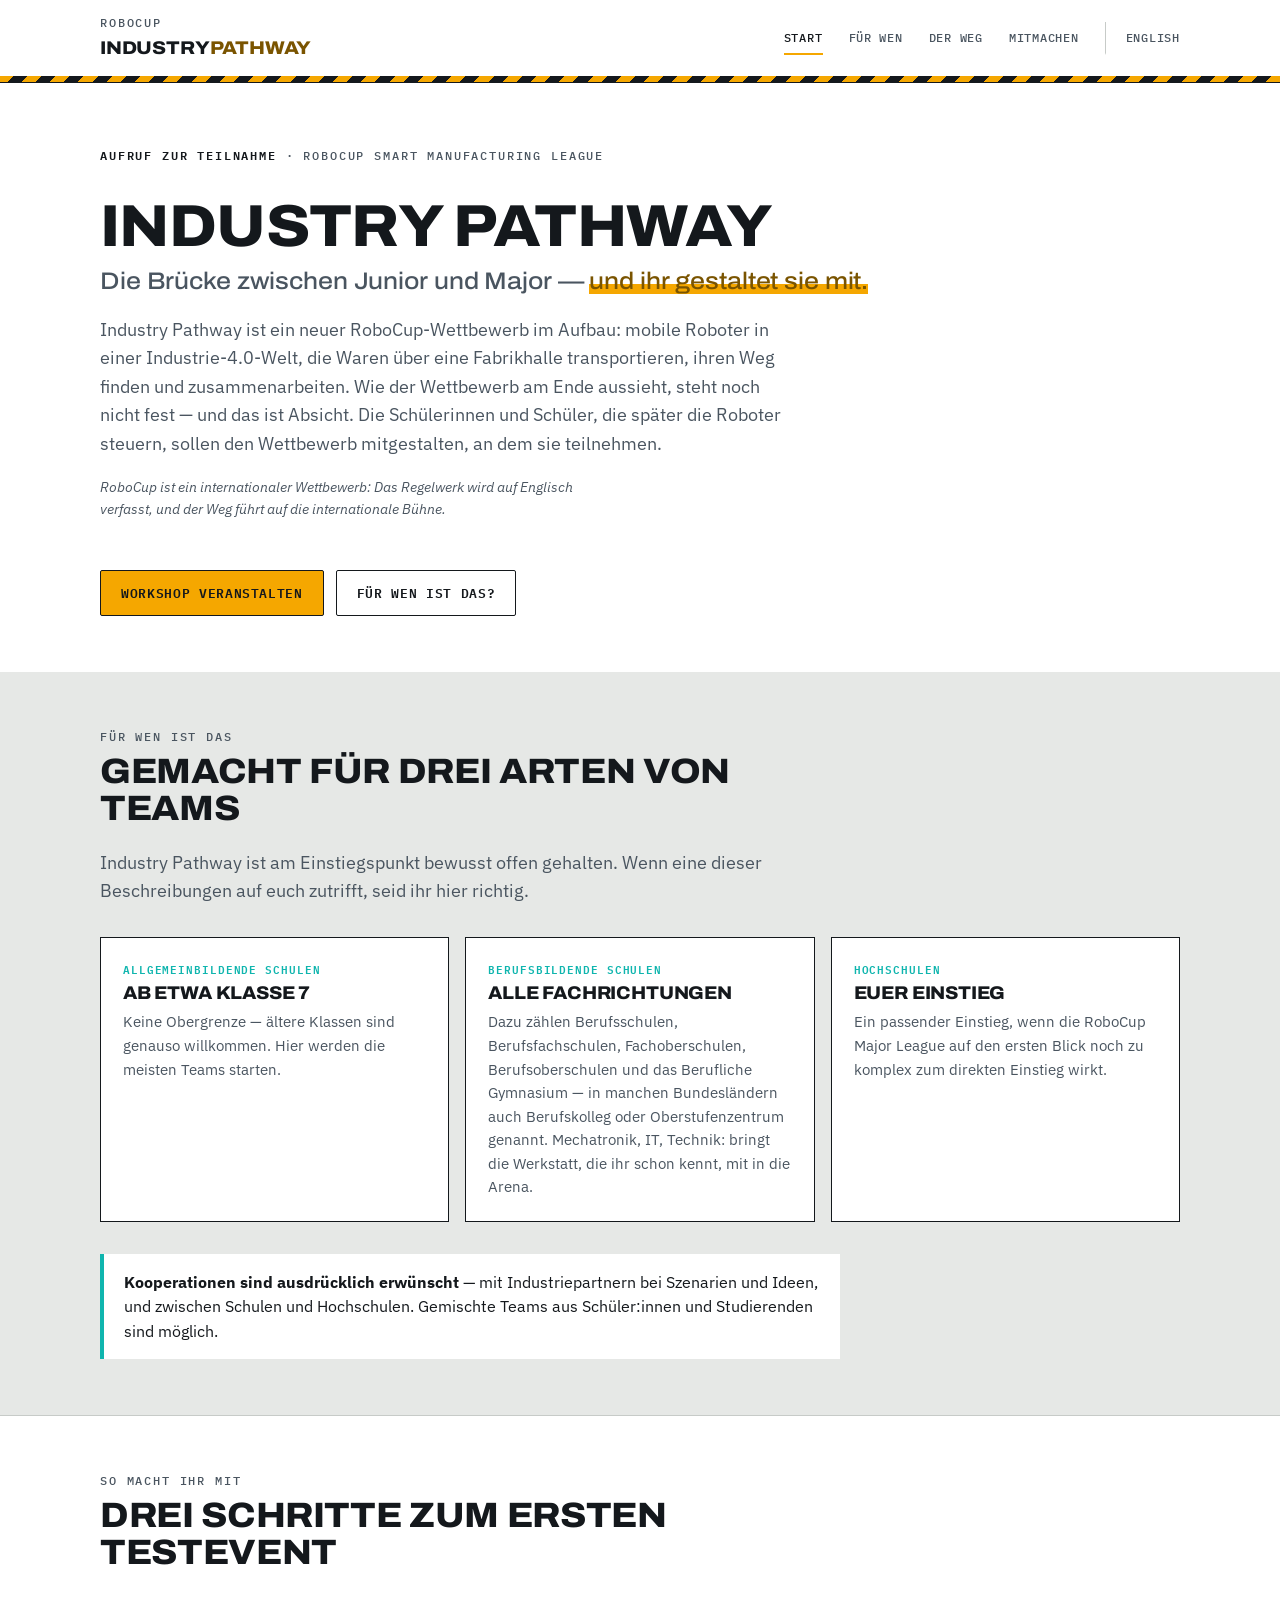
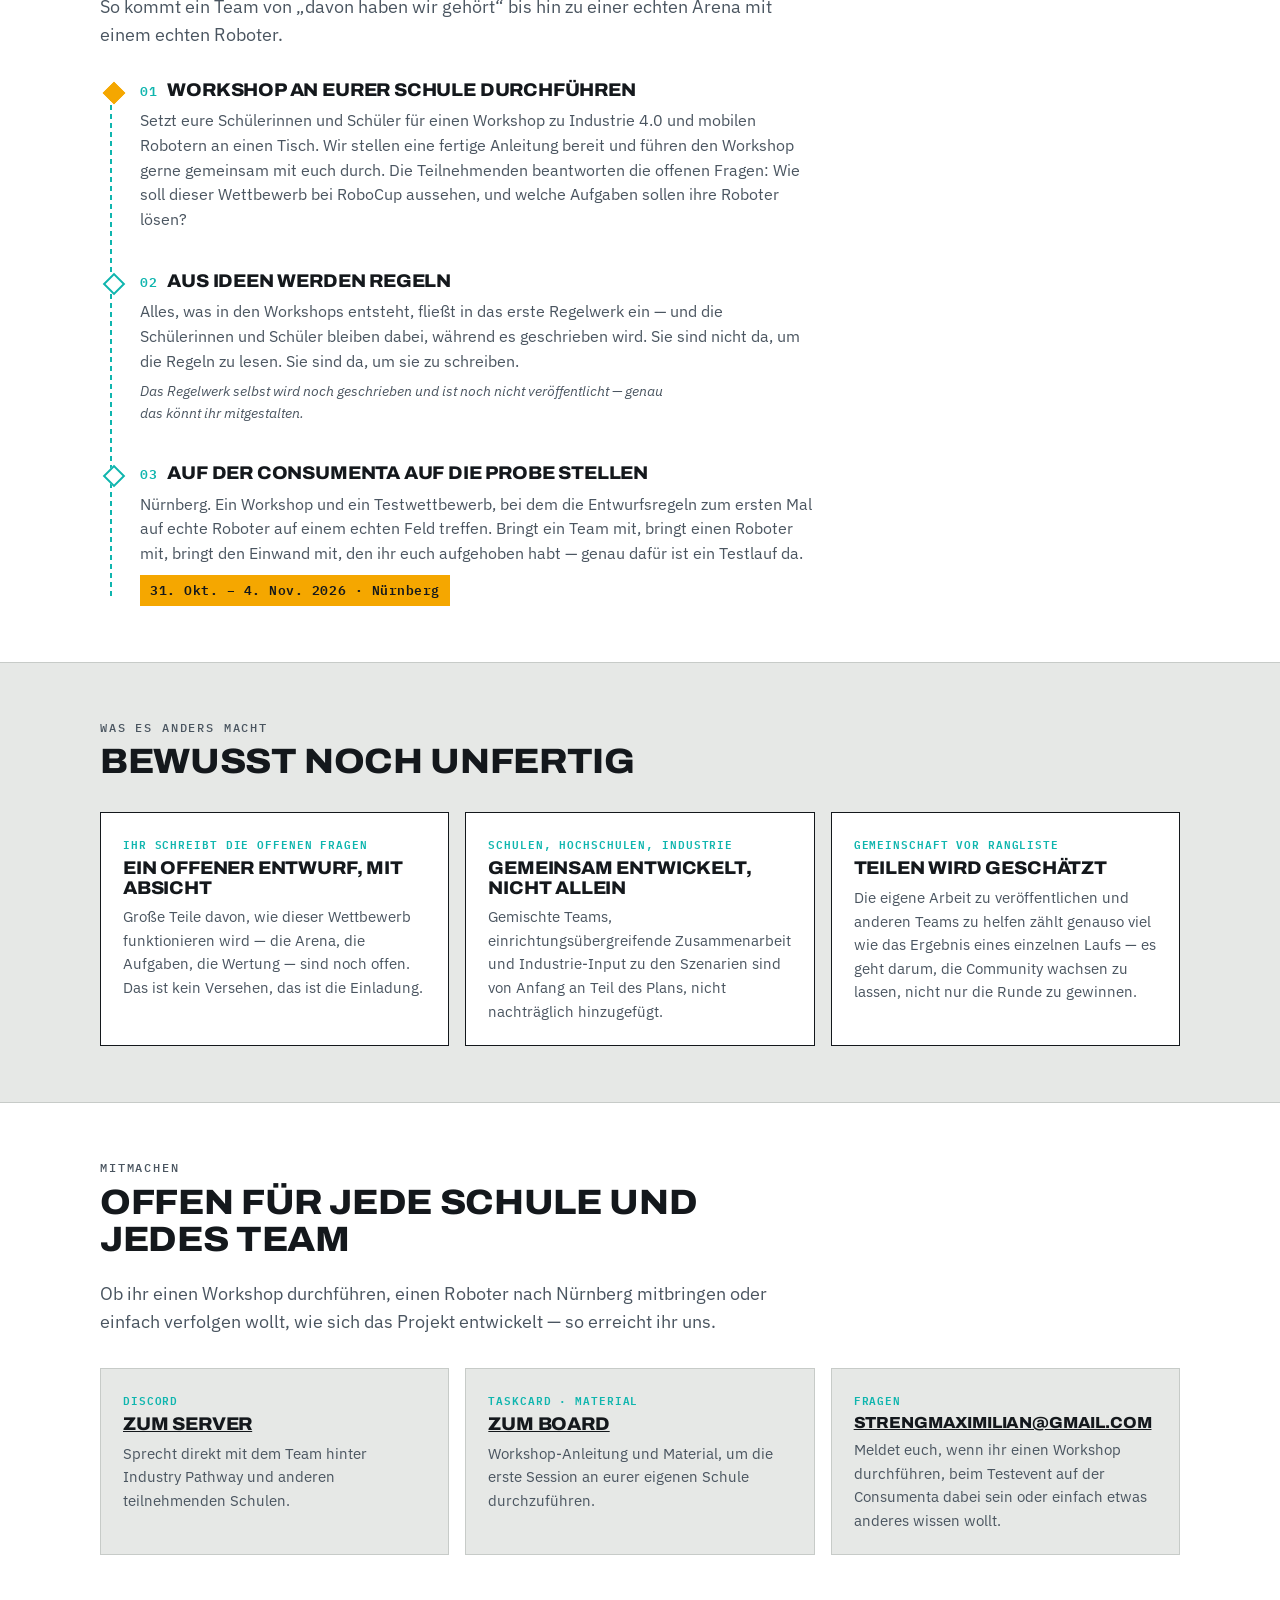
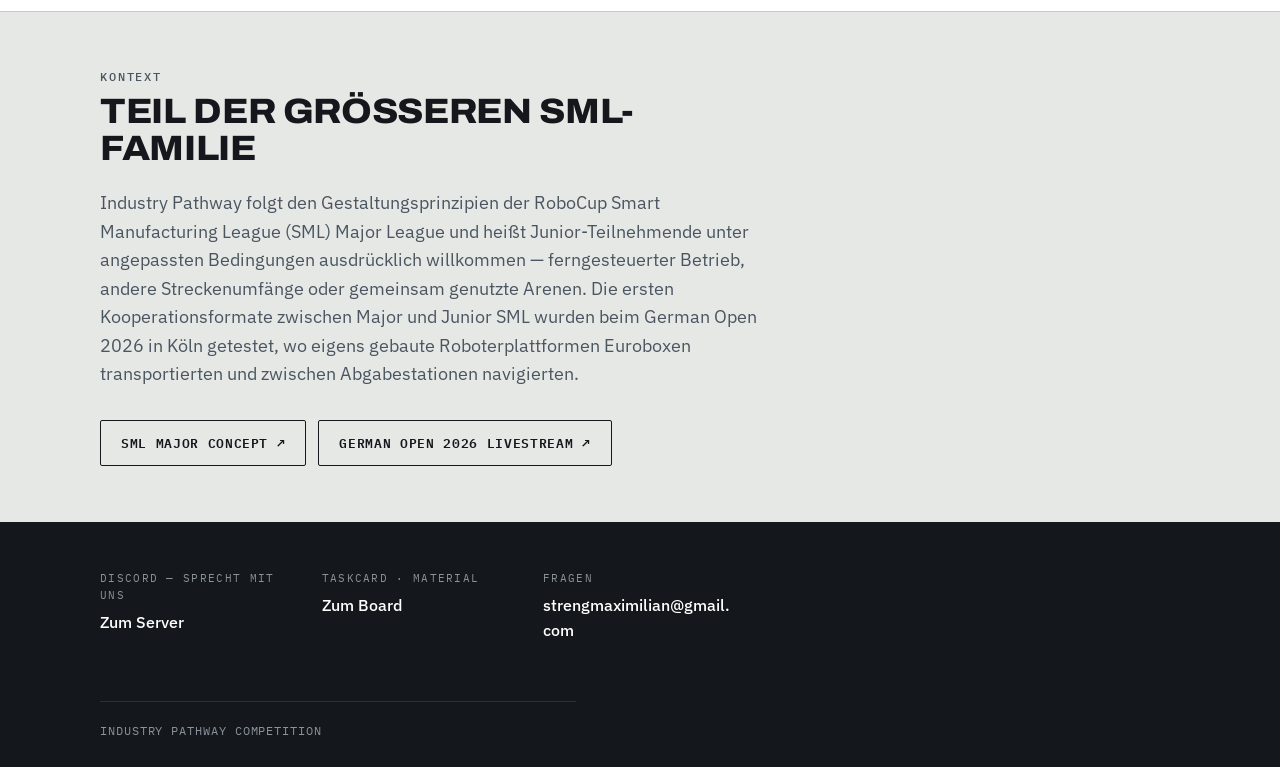
==== commit e28ba029: "footer bearbeitet" ====
--- a/index.de.html
+++ b/index.de.html
@@ -184,7 +184,7 @@
       <dt>Fragen</dt>
       <dd><a href="mailto:strengmaximilian@gmail.com">strengmaximilian@gmail.com</a></dd>
     </dl>
-    <p class="sign">Maximilian Streng · Industry Pathway Competition</p>
+    <p class="sign">Industry Pathway Competition</p>
   </div>
 </footer>
 
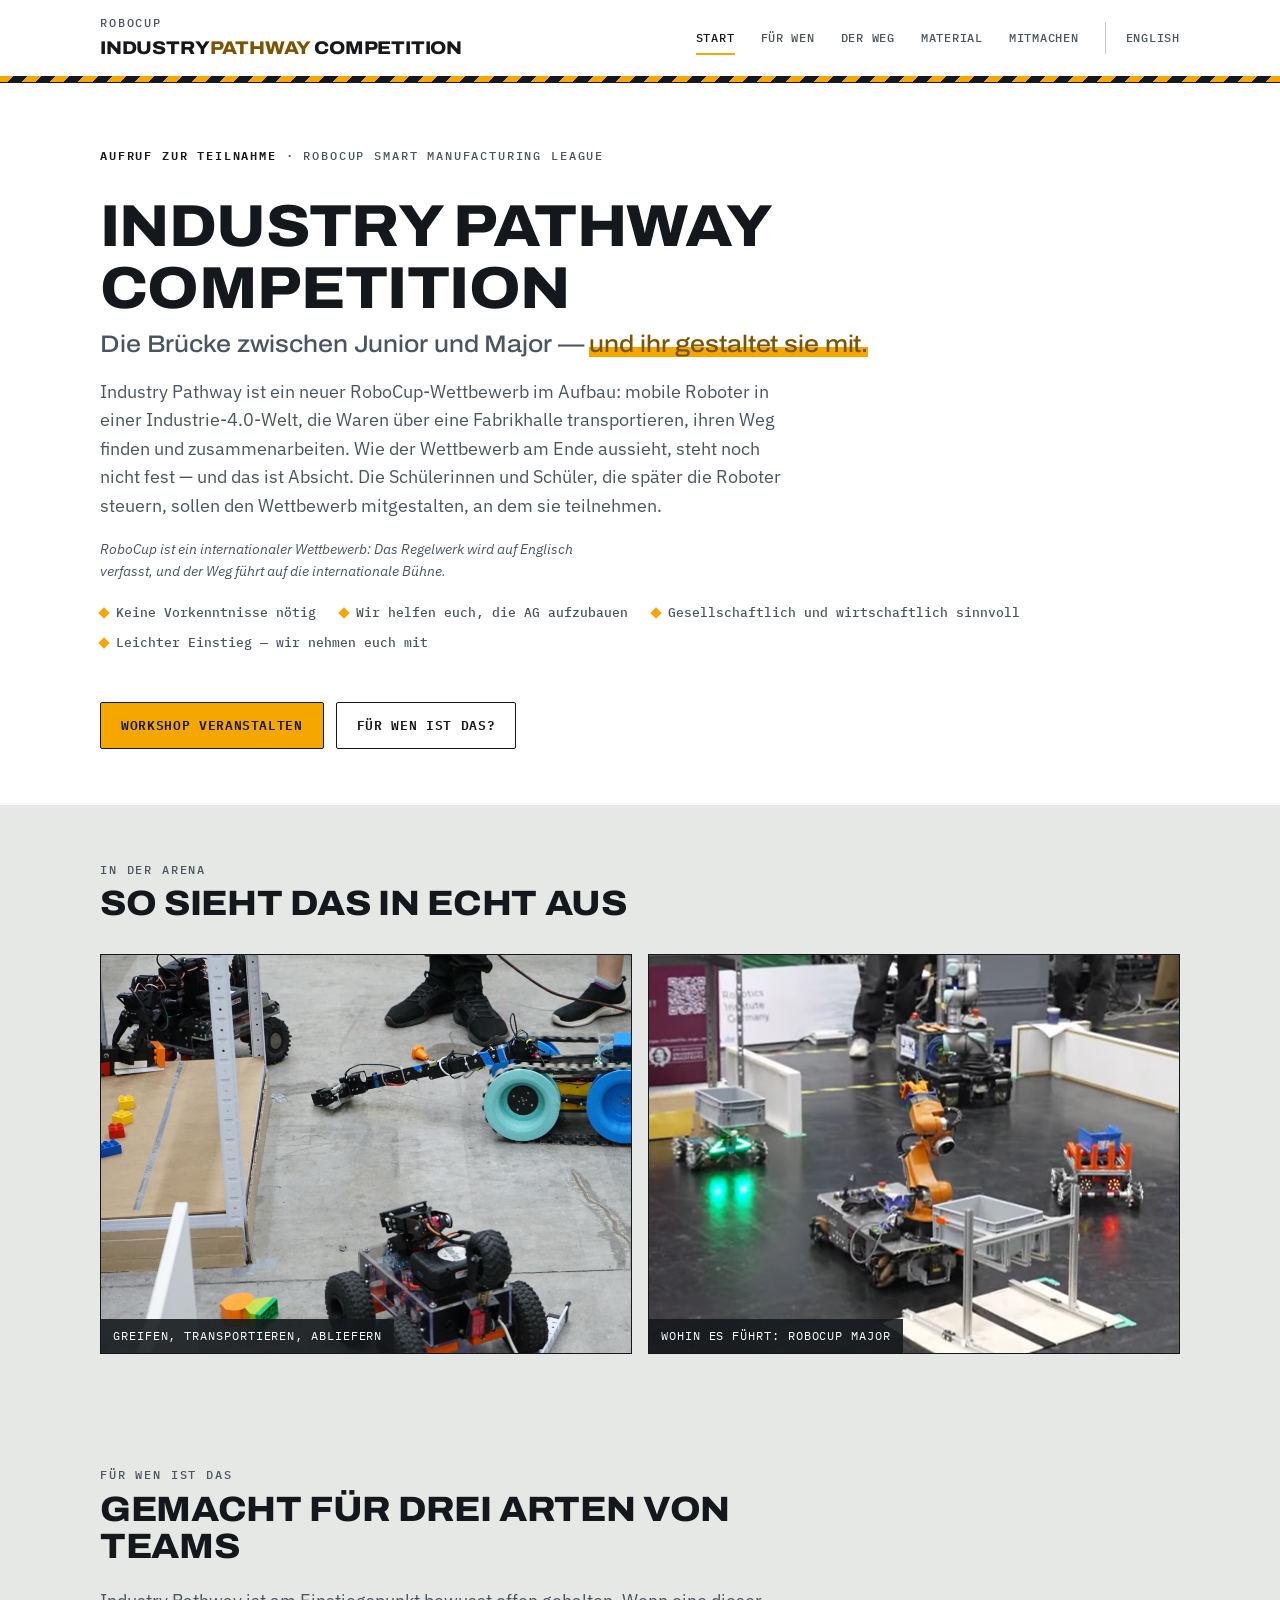
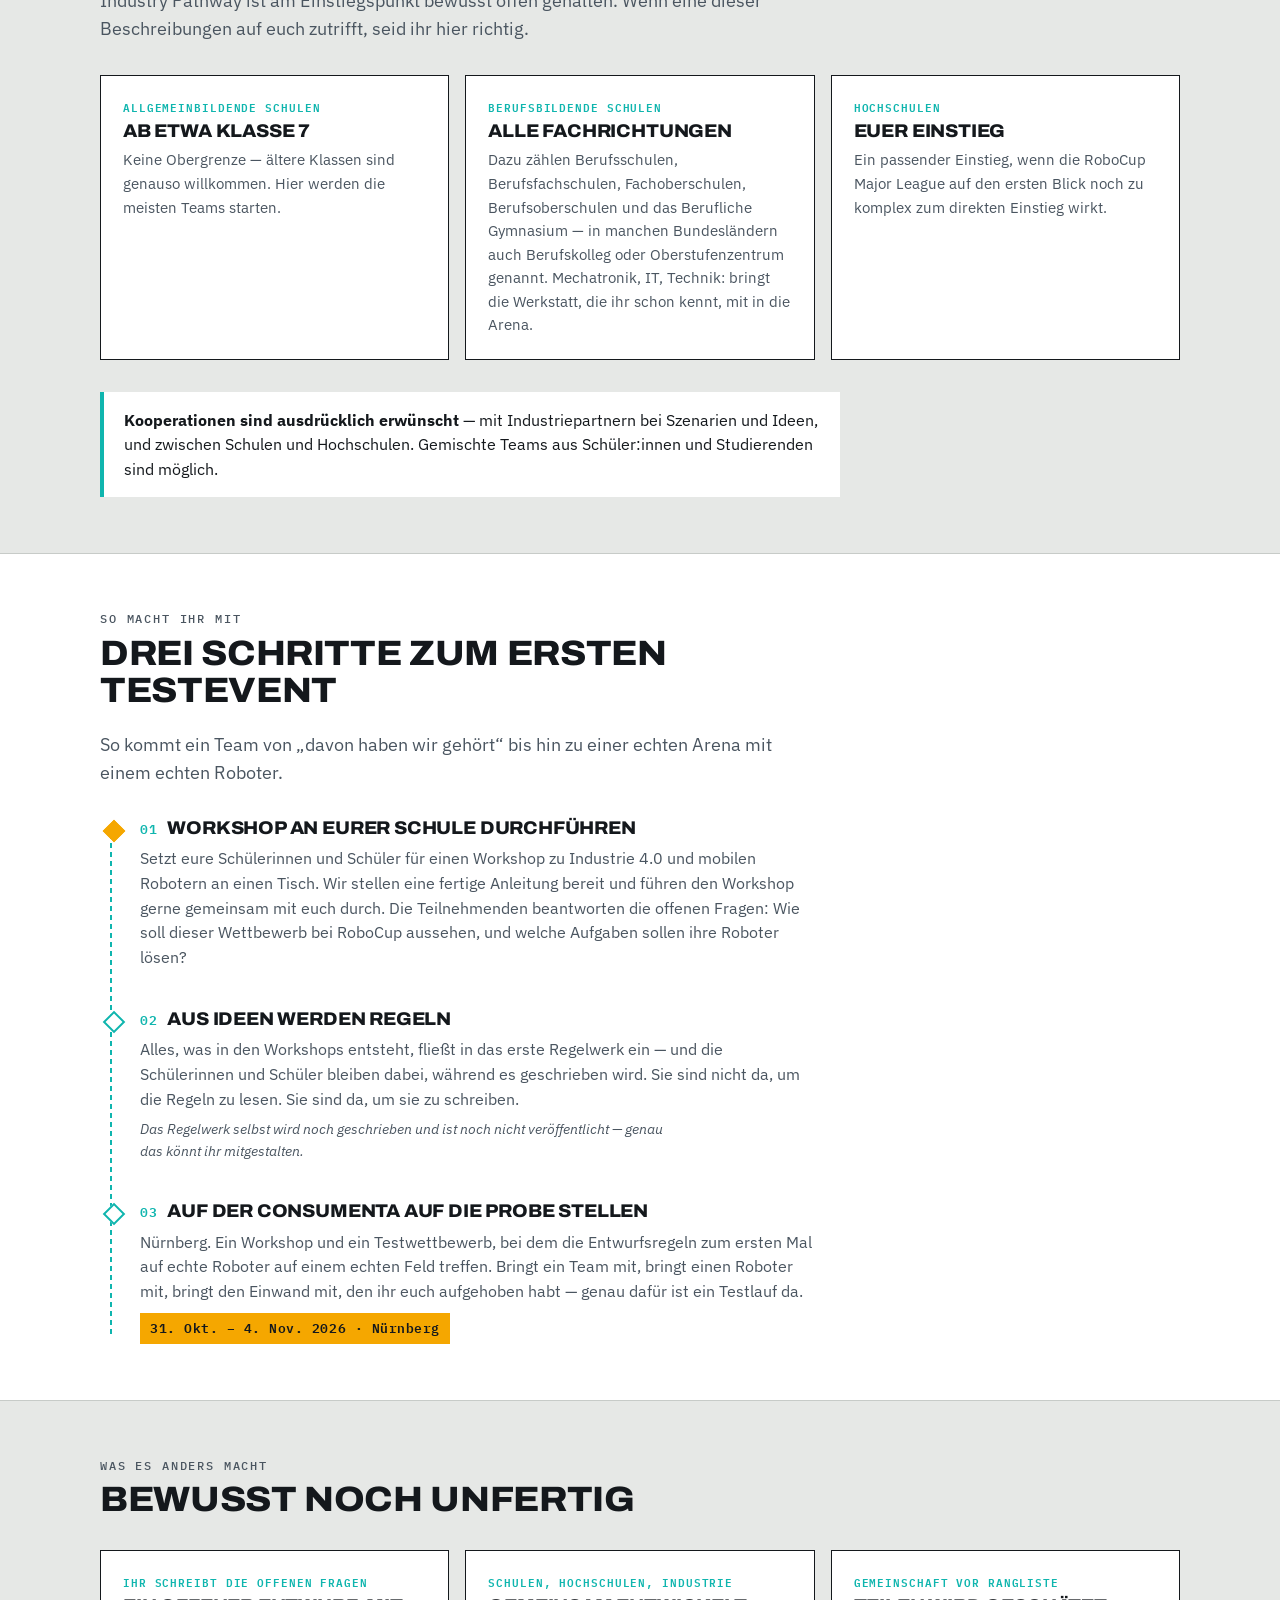
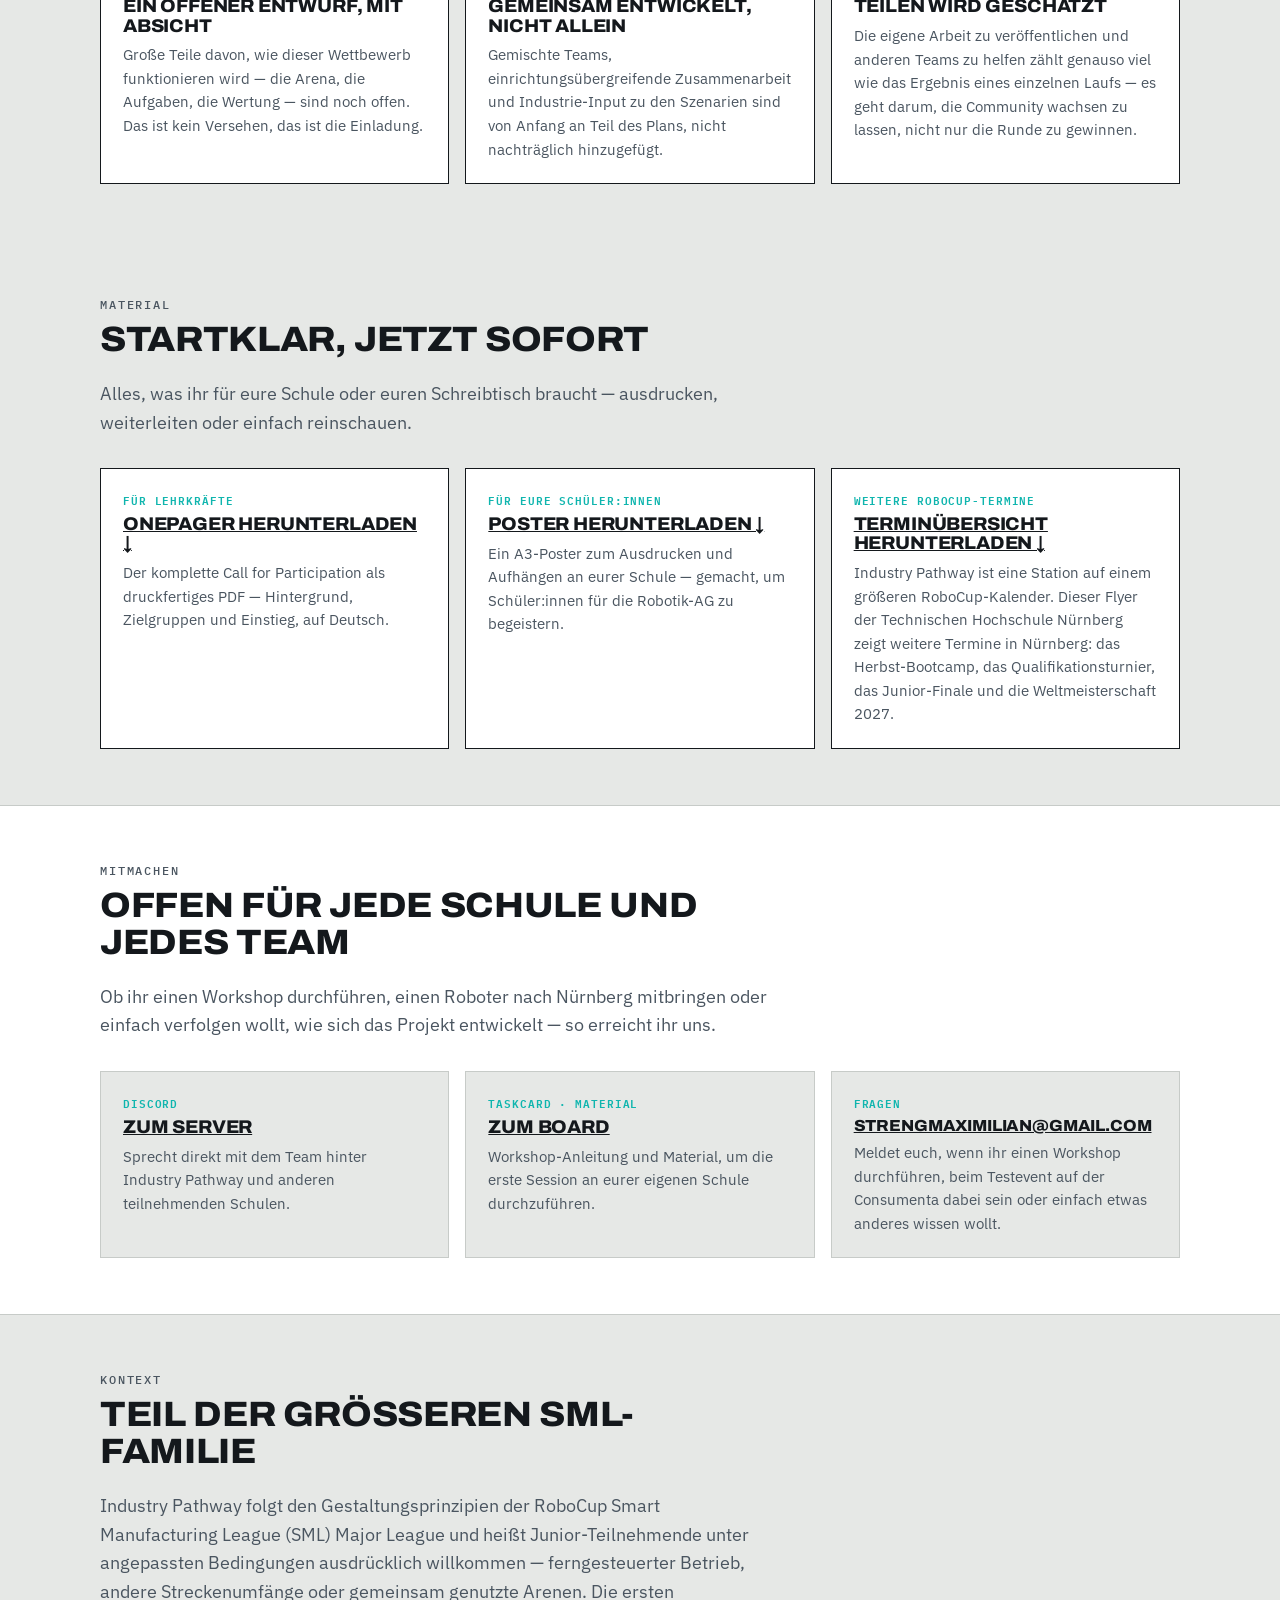
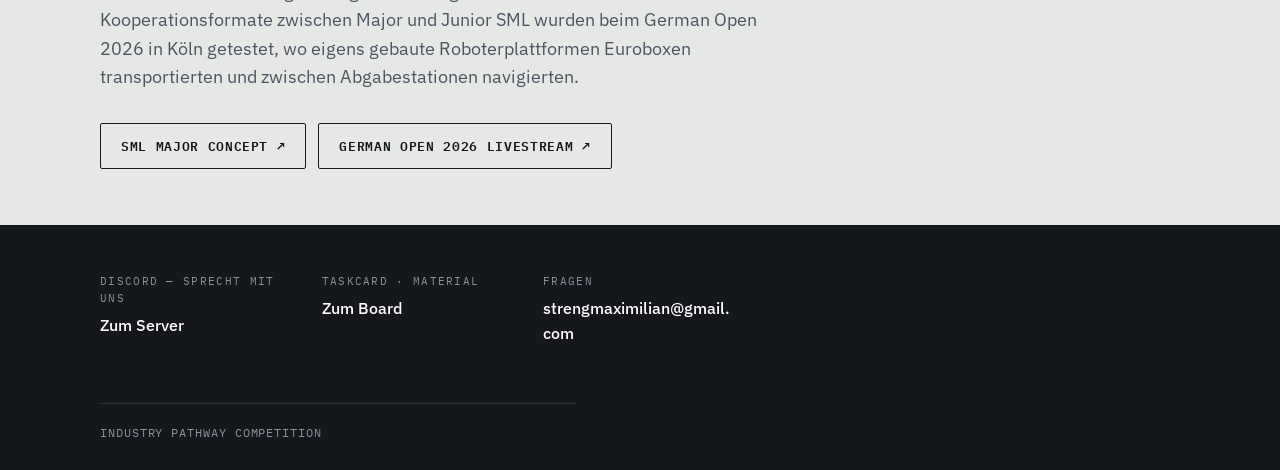
==== commit 09ca696c: "Erweiterung mit Bildern und dem Onepager bzw Poster" ====
--- a/index.de.html
+++ b/index.de.html
@@ -17,7 +17,7 @@
   <div class="nav-row">
     <a class="brand" href="index.de.html">
       <span class="eyebrow">RoboCup</span>
-      <span class="mark">Industry<em>Pathway</em></span>
+      <span class="mark">Industry<em>Pathway</em> Competition</span>
     </a>
     <input type="checkbox" id="nav-toggle" class="nav-toggle">
     <label for="nav-toggle" class="nav-toggle-label" aria-label="Menü umschalten">
@@ -27,6 +27,7 @@
       <a href="index.de.html" class="is-active">Start</a>
       <a href="index.de.html#audience">Für wen</a>
       <a href="index.de.html#pathway">Der Weg</a>
+      <a href="index.de.html#materials">Material</a>
       <a href="index.de.html#involved">Mitmachen</a>
       <a href="index.html" class="lang-link">English</a>
     </nav>
@@ -37,12 +38,37 @@
 <section class="hero">
   <div class="wrap">
     <span class="eyebrow"><b>Aufruf zur Teilnahme</b> · RoboCup Smart Manufacturing League</span>
-    <h1>Industry Pathway<span class="thin">Die Brücke zwischen Junior und Major — <em class="accent">und ihr gestaltet sie mit.</em></span></h1>
+    <h1>Industry Pathway Competition<span class="thin">Die Brücke zwischen Junior und Major — <em class="accent">und ihr gestaltet sie mit.</em></span></h1>
     <p class="lede">Industry Pathway ist ein neuer RoboCup-Wettbewerb im Aufbau: mobile Roboter in einer Industrie-4.0-Welt, die Waren über eine Fabrikhalle transportieren, ihren Weg finden und zusammenarbeiten. Wie der Wettbewerb am Ende aussieht, steht noch nicht fest — und das ist Absicht. Die Schülerinnen und Schüler, die später die Roboter steuern, sollen den Wettbewerb mitgestalten, an dem sie teilnehmen.</p>
     <p class="note" style="max-width:60ch">RoboCup ist ein internationaler Wettbewerb: Das Regelwerk wird auf Englisch verfasst, und der Weg führt auf die internationale Bühne.</p>
+    <ul class="hero-highlights">
+      <li>Keine Vorkenntnisse nötig</li>
+      <li>Wir helfen euch, die AG aufzubauen</li>
+      <li>Gesellschaftlich und wirtschaftlich sinnvoll</li>
+      <li>Leichter Einstieg — wir nehmen euch mit</li>
+    </ul>
     <div class="btn-row">
       <a class="btn btn-primary" href="#involved">Workshop veranstalten</a>
       <a class="btn btn-ghost" href="#audience">Für wen ist das?</a>
+    </div>
+  </div>
+</section>
+
+<section class="section" id="gallery">
+  <div class="wrap">
+    <div class="section-head">
+      <span class="eyebrow">In der Arena</span>
+      <h2>So sieht das in echt aus</h2>
+    </div>
+    <div class="photo-grid">
+      <figure class="photo">
+        <img src="assets/img/action-arena-1.jpg" alt="Kleine mobile Roboter greifen Bausteine und navigieren durch eine Test-Arena aus Karton">
+        <figcaption>Greifen, transportieren, abliefern</figcaption>
+      </figure>
+      <figure class="photo">
+        <img src="assets/img/action-arena-2.png" alt="Ein Roboterarm und mobile Plattformen bewegen eine Eurobox in einer RoboCup-Major-Arena">
+        <figcaption>Wohin es führt: RoboCup Major</figcaption>
+      </figure>
     </div>
   </div>
 </section>
@@ -124,6 +150,33 @@
         <span class="tag">Gemeinschaft vor Rangliste</span>
         <h3>Teilen wird geschätzt</h3>
         <p>Die eigene Arbeit zu veröffentlichen und anderen Teams zu helfen zählt genauso viel wie das Ergebnis eines einzelnen Laufs — es geht darum, die Community wachsen zu lassen, nicht nur die Runde zu gewinnen.</p>
+      </div>
+    </div>
+  </div>
+</section>
+
+<section class="section" id="materials">
+  <div class="wrap">
+    <div class="section-head">
+      <span class="eyebrow">Material</span>
+      <h2>Startklar, jetzt sofort</h2>
+      <p class="lede">Alles, was ihr für eure Schule oder euren Schreibtisch braucht — ausdrucken, weiterleiten oder einfach reinschauen.</p>
+    </div>
+    <div class="card-grid">
+      <div class="card">
+        <span class="tag">Für Lehrkräfte</span>
+        <h3><a href="assets/downloads/call-for-participation-de.pdf" target="_blank" rel="noopener">Onepager herunterladen ↓</a></h3>
+        <p>Der komplette Call for Participation als druckfertiges PDF — Hintergrund, Zielgruppen und Einstieg, auf Deutsch.</p>
+      </div>
+      <div class="card">
+        <span class="tag">Für eure Schüler:innen</span>
+        <h3><a href="assets/downloads/poster-a3-de.pdf" target="_blank" rel="noopener">Poster herunterladen ↓</a></h3>
+        <p>Ein A3-Poster zum Ausdrucken und Aufhängen an eurer Schule — gemacht, um Schüler:innen für die Robotik-AG zu begeistern.</p>
+      </div>
+      <div class="card">
+        <span class="tag">Weitere RoboCup-Termine</span>
+        <h3><a href="assets/downloads/robocup-veranstaltungen-2026-27.pdf" target="_blank" rel="noopener">Terminübersicht herunterladen ↓</a></h3>
+        <p>Industry Pathway ist eine Station auf einem größeren RoboCup-Kalender. Dieser Flyer der Technischen Hochschule Nürnberg zeigt weitere Termine in Nürnberg: das Herbst-Bootcamp, das Qualifikationsturnier, das Junior-Finale und die Weltmeisterschaft 2027.</p>
       </div>
     </div>
   </div>
--- a/assets/css/style.css
+++ b/assets/css/style.css
@@ -298,6 +298,33 @@
   letter-spacing: -0.005em;
 }
 
+/* ---------- hero highlight strip ---------- */
+.hero-highlights {
+  display: flex;
+  flex-wrap: wrap;
+  gap: 10px 24px;
+  list-style: none;
+}
+
+.hero-highlights li {
+  display: flex;
+  align-items: center;
+  gap: 8px;
+  font-family: "IBM Plex Mono", monospace;
+  font-size: 0.82rem;
+  font-weight: 500;
+  color: var(--ink-soft);
+}
+
+.hero-highlights li::before {
+  content: "";
+  width: 8px;
+  height: 8px;
+  background: var(--amber);
+  transform: rotate(45deg);
+  flex: none;
+}
+
 /* ---------- sections ---------- */
 .section {
   padding: 56px 0;
@@ -357,6 +384,39 @@
 .email-line {
   overflow-wrap: anywhere;
   font-size: 1rem;
+}
+
+/* ---------- photo gallery ---------- */
+.photo-grid {
+  display: grid;
+  grid-template-columns: repeat(auto-fit, minmax(280px, 1fr));
+  gap: 16px;
+}
+
+.photo {
+  position: relative;
+  border: 1.5px solid var(--ink);
+  background: var(--ink);
+  overflow: hidden;
+}
+
+.photo img {
+  width: 100%;
+  aspect-ratio: 4 / 3;
+  object-fit: cover;
+}
+
+.photo figcaption {
+  position: absolute;
+  left: 0;
+  bottom: 0;
+  background: rgba(20, 24, 28, 0.88);
+  color: #fff;
+  font-family: "IBM Plex Mono", monospace;
+  font-size: 0.72rem;
+  letter-spacing: 0.08em;
+  text-transform: uppercase;
+  padding: 8px 12px;
 }
 
 /* ---------- quote-style callout (e.g. cooperation note) ---------- */
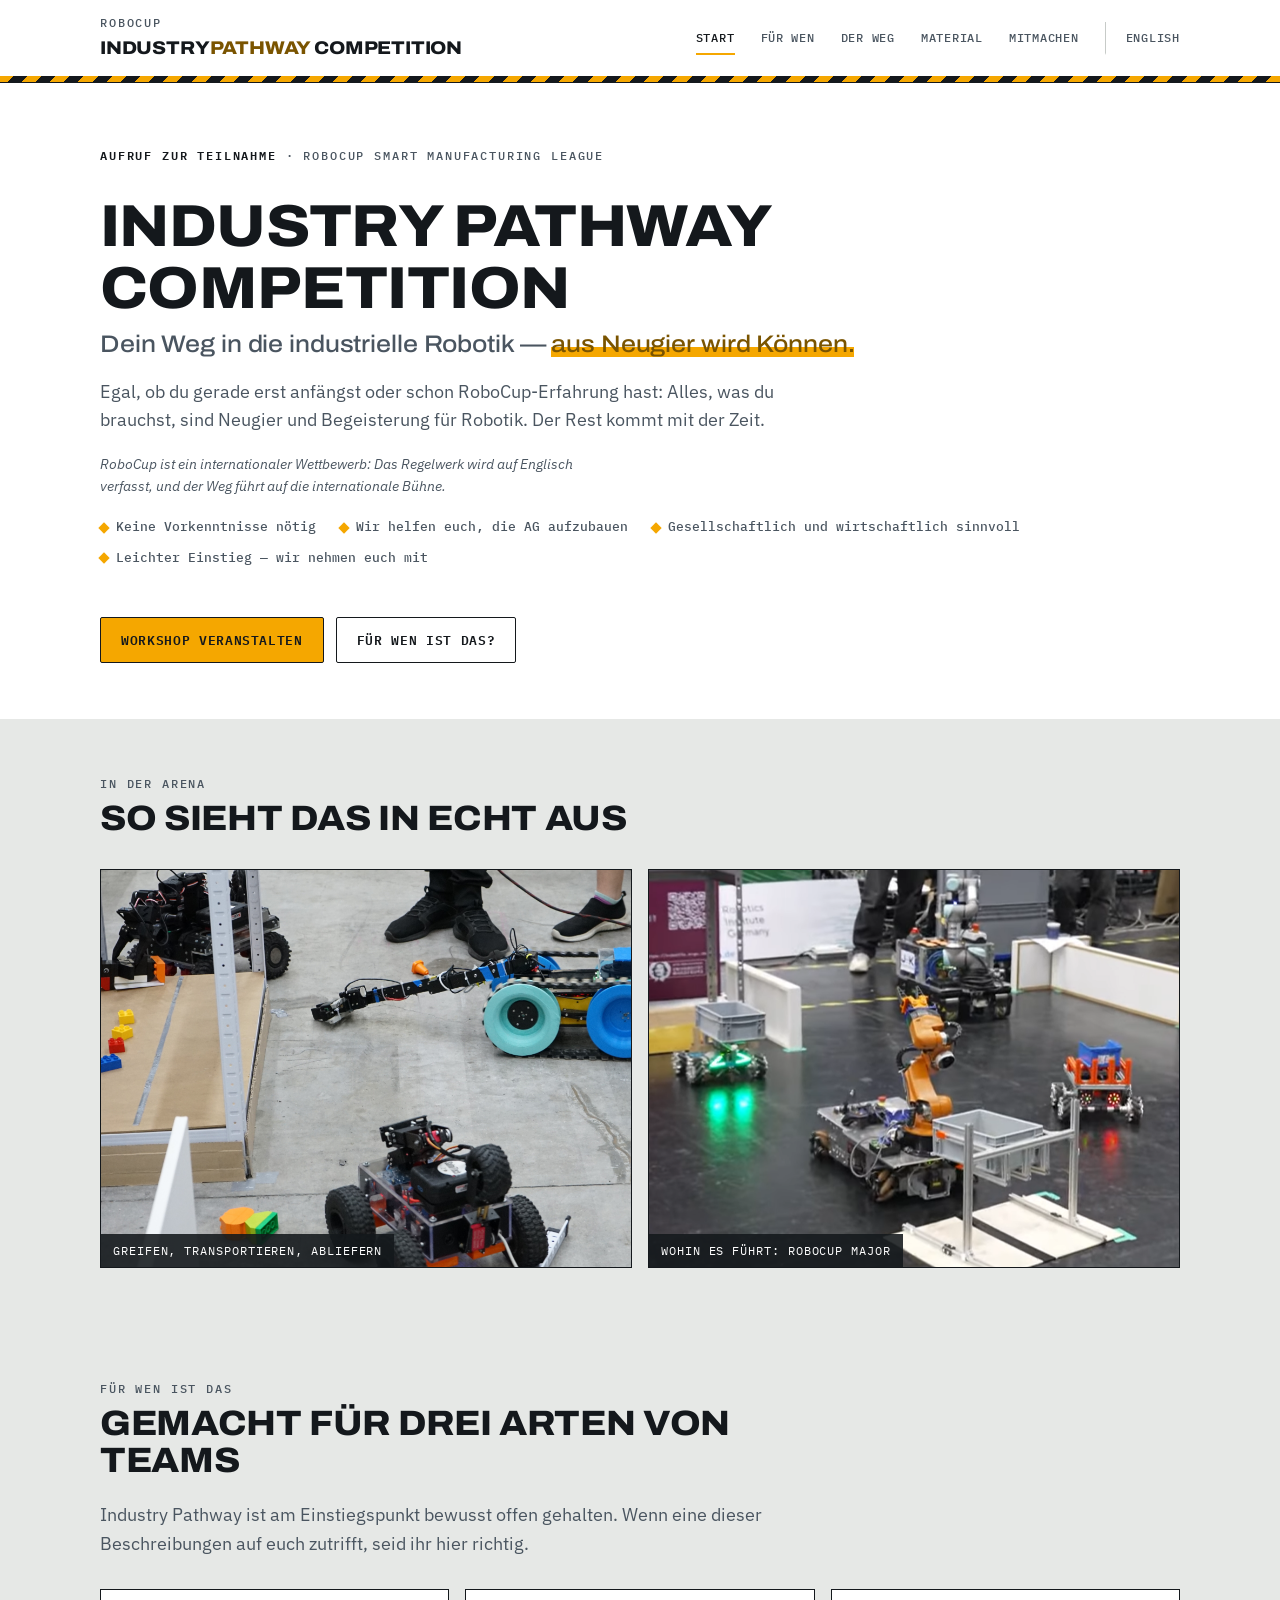
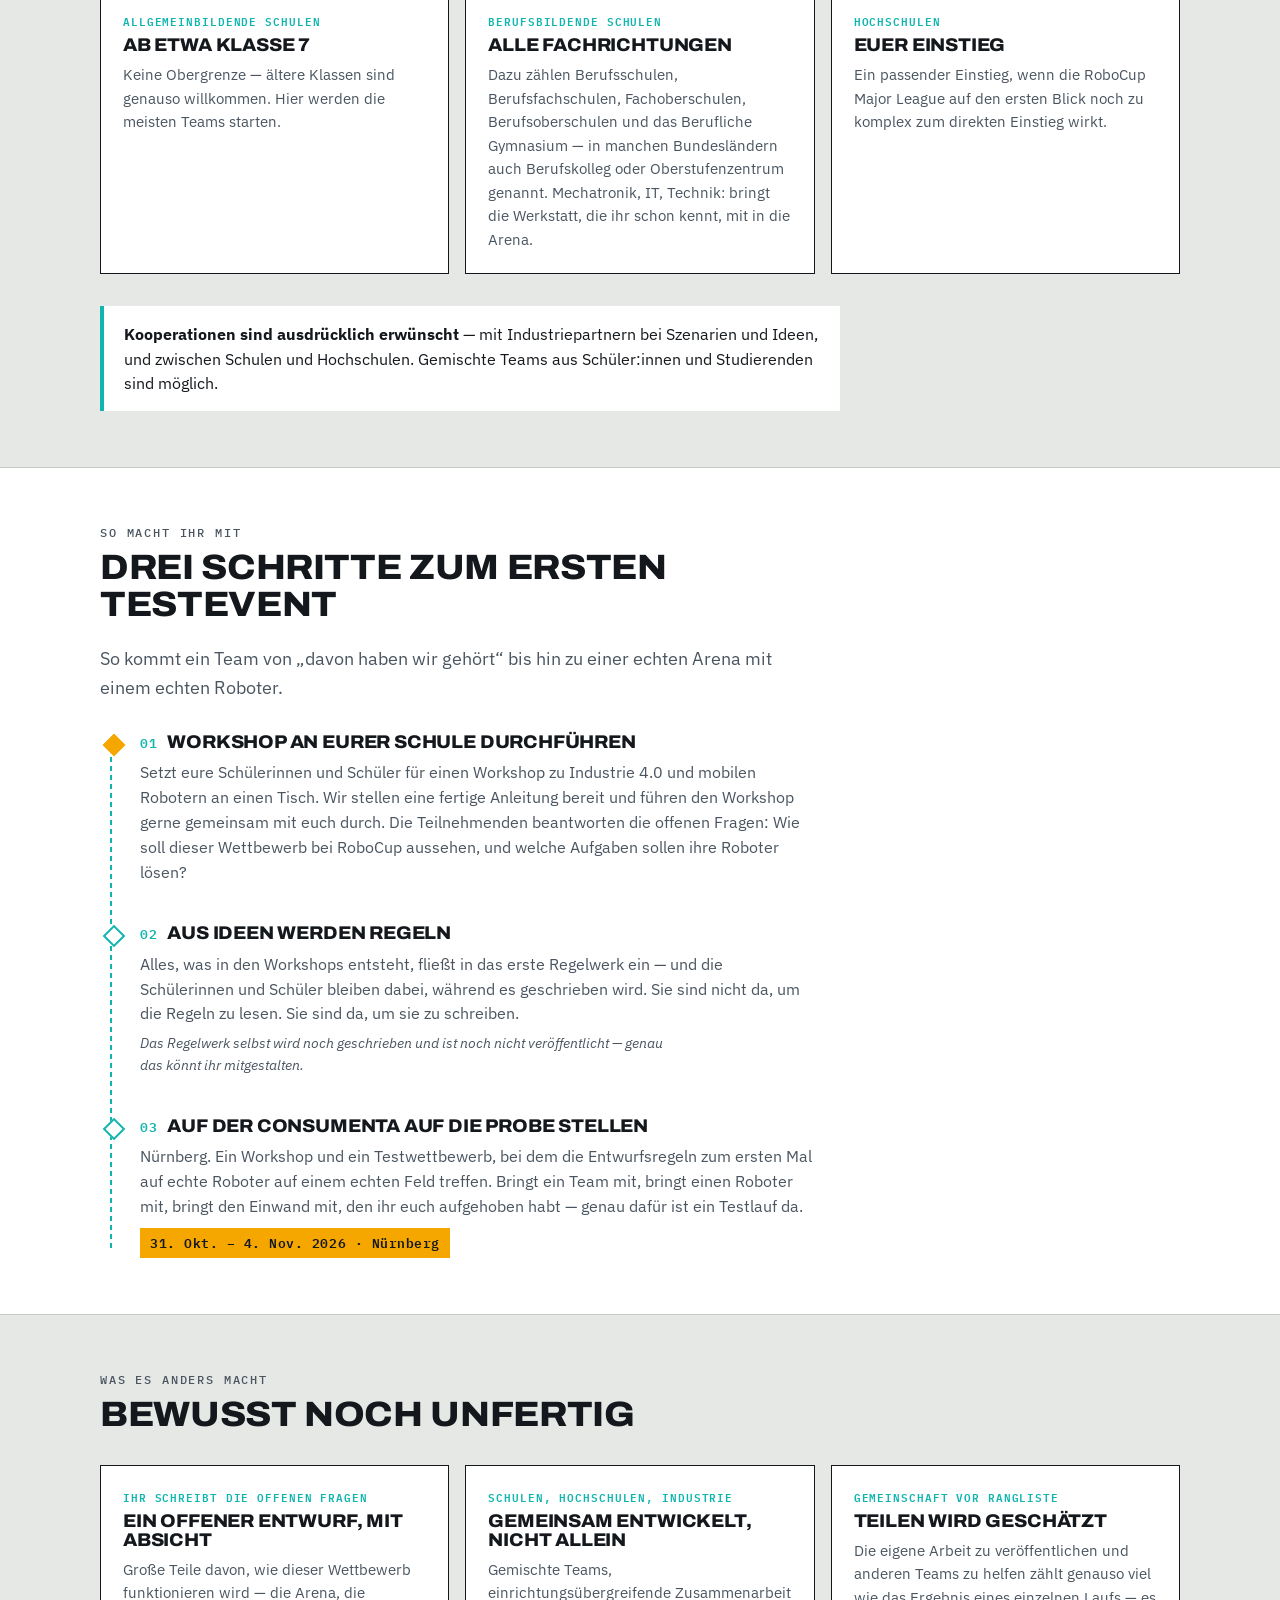
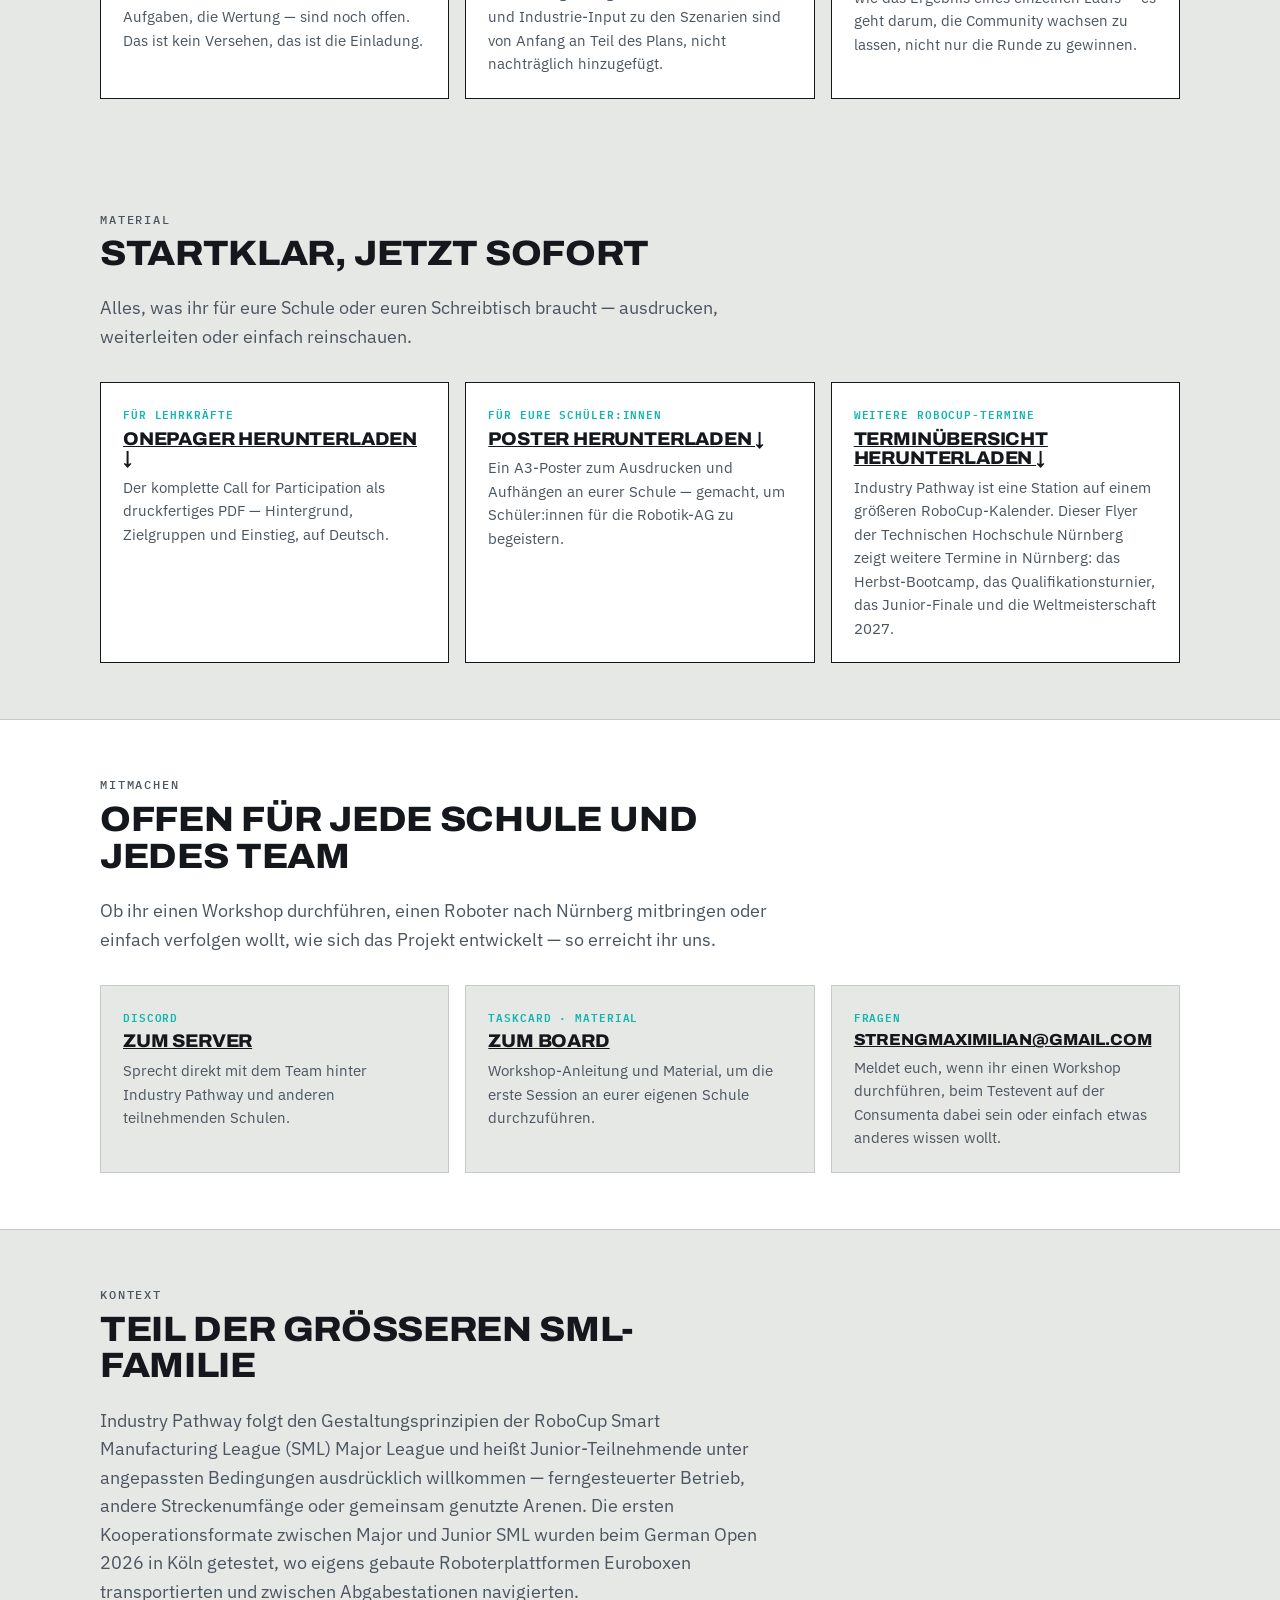
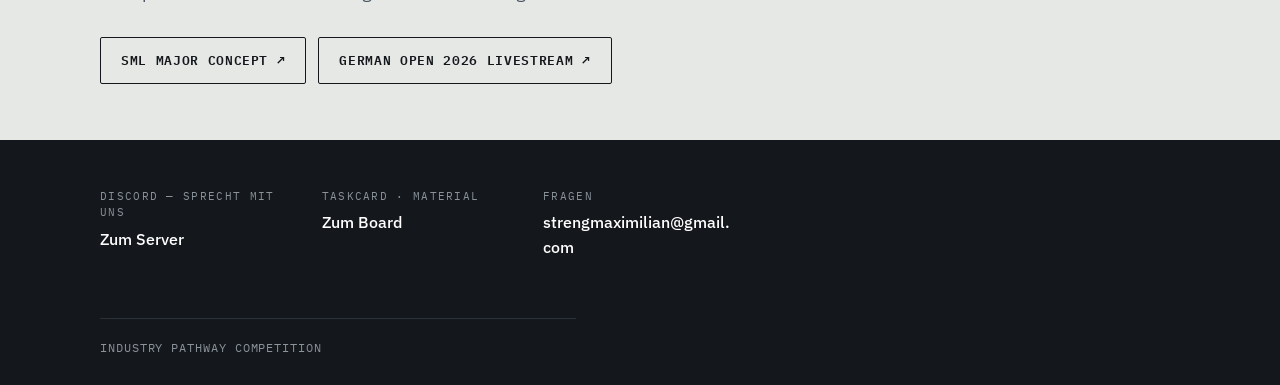
==== commit aafad8a6: "Slogan und funktioniernde Links in den OnePagern" ====
--- a/index.de.html
+++ b/index.de.html
@@ -38,8 +38,8 @@
 <section class="hero">
   <div class="wrap">
     <span class="eyebrow"><b>Aufruf zur Teilnahme</b> · RoboCup Smart Manufacturing League</span>
-    <h1>Industry Pathway Competition<span class="thin">Die Brücke zwischen Junior und Major — <em class="accent">und ihr gestaltet sie mit.</em></span></h1>
-    <p class="lede">Industry Pathway ist ein neuer RoboCup-Wettbewerb im Aufbau: mobile Roboter in einer Industrie-4.0-Welt, die Waren über eine Fabrikhalle transportieren, ihren Weg finden und zusammenarbeiten. Wie der Wettbewerb am Ende aussieht, steht noch nicht fest — und das ist Absicht. Die Schülerinnen und Schüler, die später die Roboter steuern, sollen den Wettbewerb mitgestalten, an dem sie teilnehmen.</p>
+    <h1>Industry Pathway Competition<span class="thin">Dein Weg in die industrielle Robotik — <em class="accent">aus Neugier wird Können.</em></span></h1>
+    <p class="lede">Egal, ob du gerade erst anfängst oder schon RoboCup-Erfahrung hast: Alles, was du brauchst, sind Neugier und Begeisterung für Robotik. Der Rest kommt mit der Zeit.</p>
     <p class="note" style="max-width:60ch">RoboCup ist ein internationaler Wettbewerb: Das Regelwerk wird auf Englisch verfasst, und der Weg führt auf die internationale Bühne.</p>
     <ul class="hero-highlights">
       <li>Keine Vorkenntnisse nötig</li>
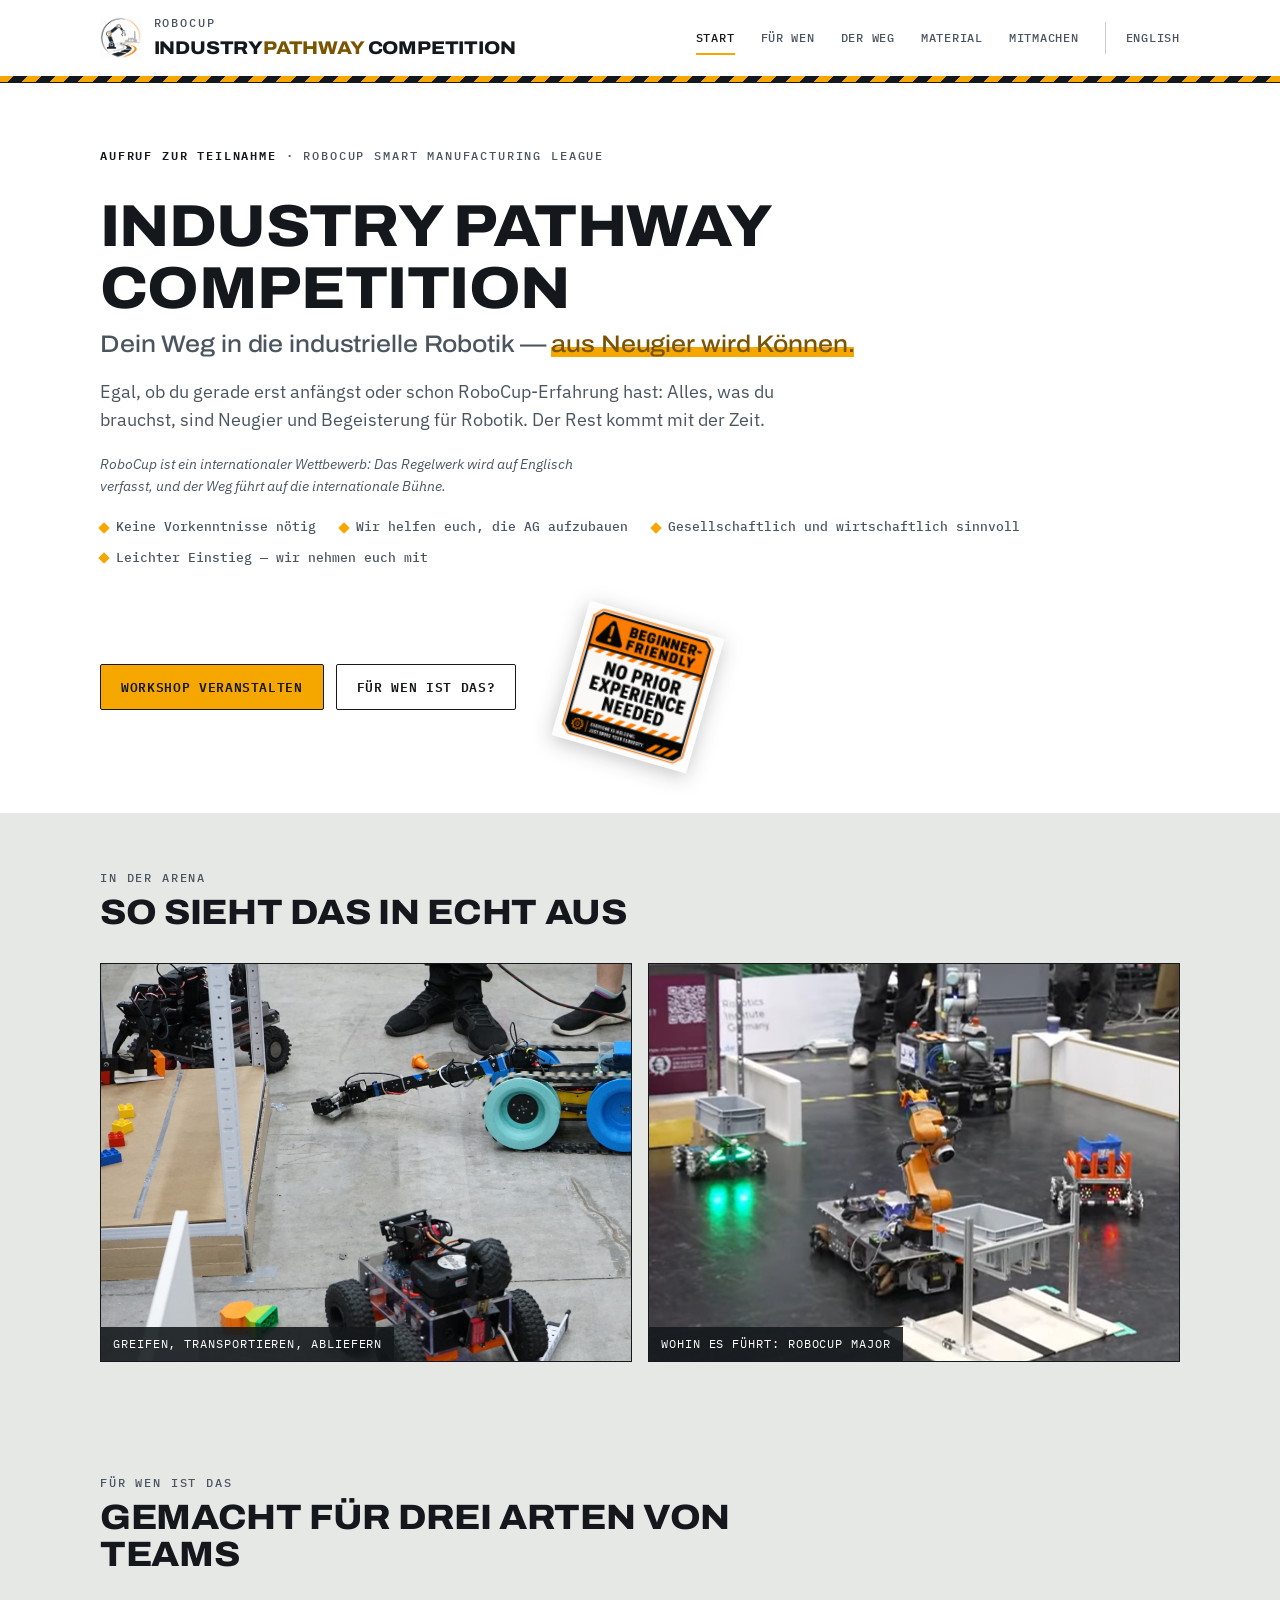
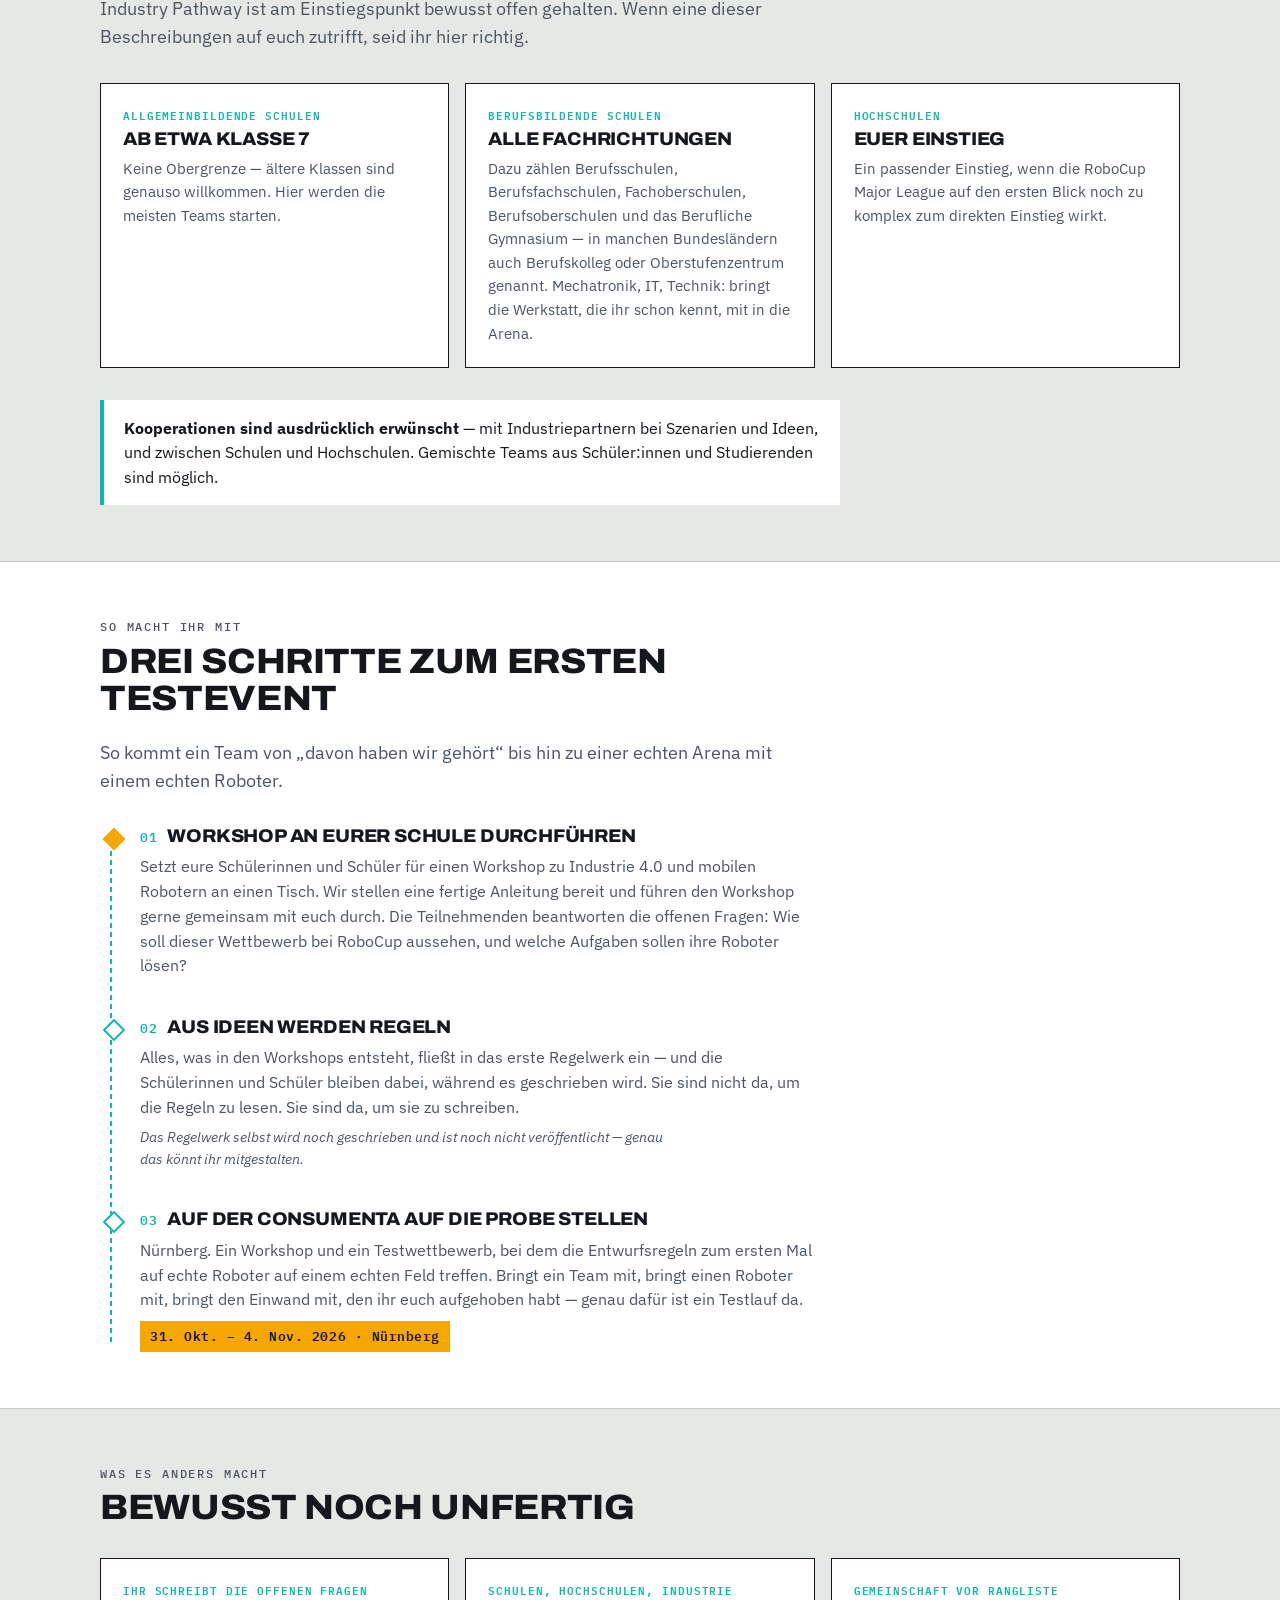
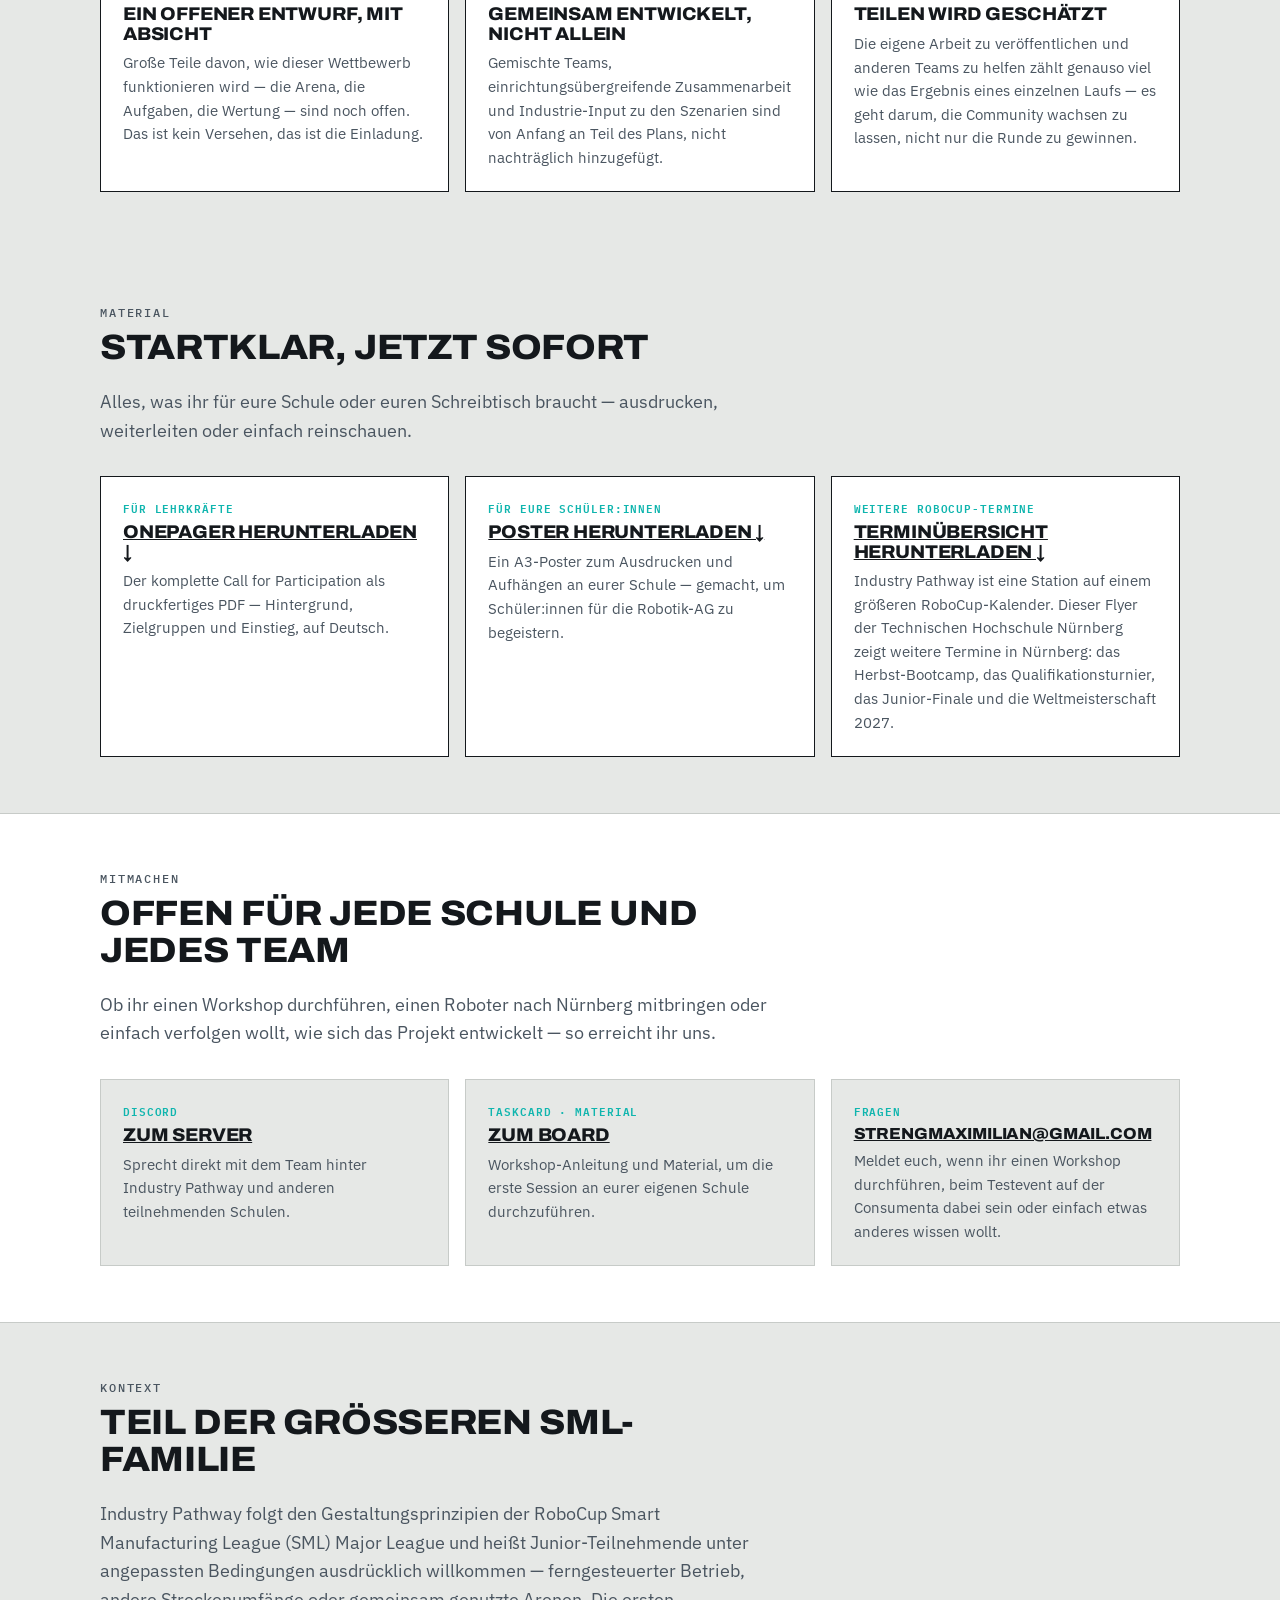
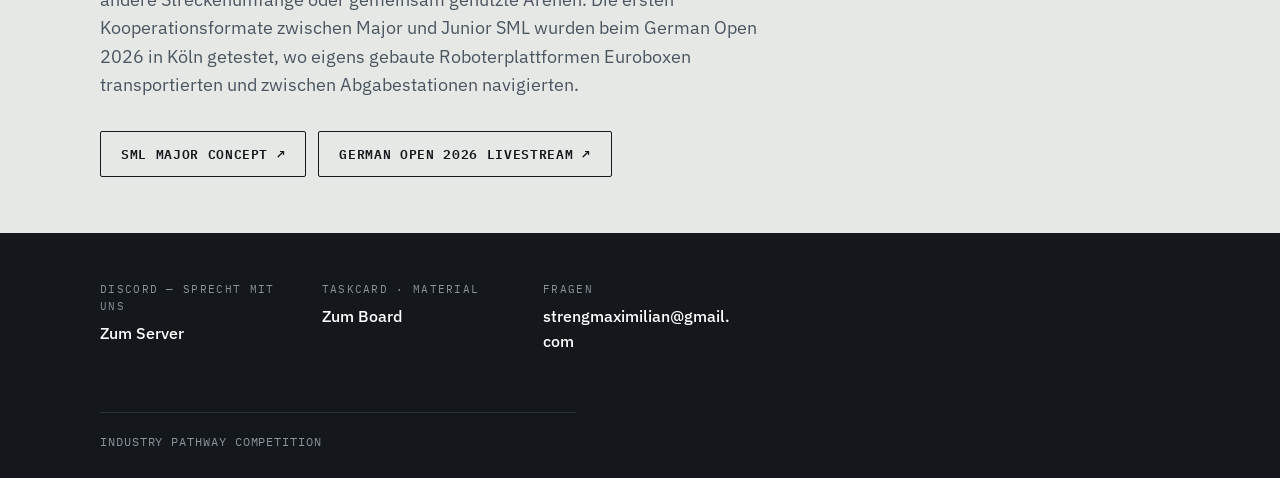
==== commit f8a354b9: "Änderung der Poster und Onepager, Logo hinzugefügt und auch den Sticker" ====
--- a/index.de.html
+++ b/index.de.html
@@ -16,8 +16,11 @@
 <header class="site-header">
   <div class="nav-row">
     <a class="brand" href="index.de.html">
-      <span class="eyebrow">RoboCup</span>
-      <span class="mark">Industry<em>Pathway</em> Competition</span>
+      <img class="brand-logo" src="assets/img/Logo%202.png" alt="Industry Pathway Competition Logo">
+      <span class="brand-text">
+        <span class="eyebrow">RoboCup</span>
+        <span class="mark">Industry<em>Pathway</em> Competition</span>
+      </span>
     </a>
     <input type="checkbox" id="nav-toggle" class="nav-toggle">
     <label for="nav-toggle" class="nav-toggle-label" aria-label="Menü umschalten">
@@ -50,6 +53,7 @@
     <div class="btn-row">
       <a class="btn btn-primary" href="#involved">Workshop veranstalten</a>
       <a class="btn btn-ghost" href="#audience">Für wen ist das?</a>
+      <img class="btn-row-sticker" src="assets/img/Sticker.png" alt="Sticker: Einsteigerfreundlich — keine Vorkenntnisse nötig">
     </div>
   </div>
 </section>
--- a/assets/css/style.css
+++ b/assets/css/style.css
@@ -157,9 +157,21 @@
 
 .brand {
   display: flex;
+  align-items: center;
+  gap: 12px;
+  text-decoration: none;
+}
+
+.brand-logo {
+  height: 42px;
+  width: auto;
+  flex: none;
+}
+
+.brand-text {
+  display: flex;
   flex-direction: column;
   gap: 2px;
-  text-decoration: none;
 }
 
 .brand .mark {
@@ -268,12 +280,22 @@
 .btn-row {
   display: flex;
   flex-wrap: wrap;
+  align-items: center;
   gap: 12px;
   margin-top: 1.8em;
 }
 
+.btn-row-sticker {
+  width: 140px;
+  margin-left: 40px;
+  margin-right: auto;
+  transform: rotate(16deg);
+  filter: drop-shadow(0 4px 10px rgba(20, 24, 28, 0.25));
+}
+
 /* ---------- hero ---------- */
 .hero {
+  position: relative;
   background: var(--panel);
   padding: 64px 0 56px;
 }
@@ -282,6 +304,7 @@
   display: grid;
   gap: 20px;
 }
+
 
 .hero h1 {
   margin-top: 10px;
